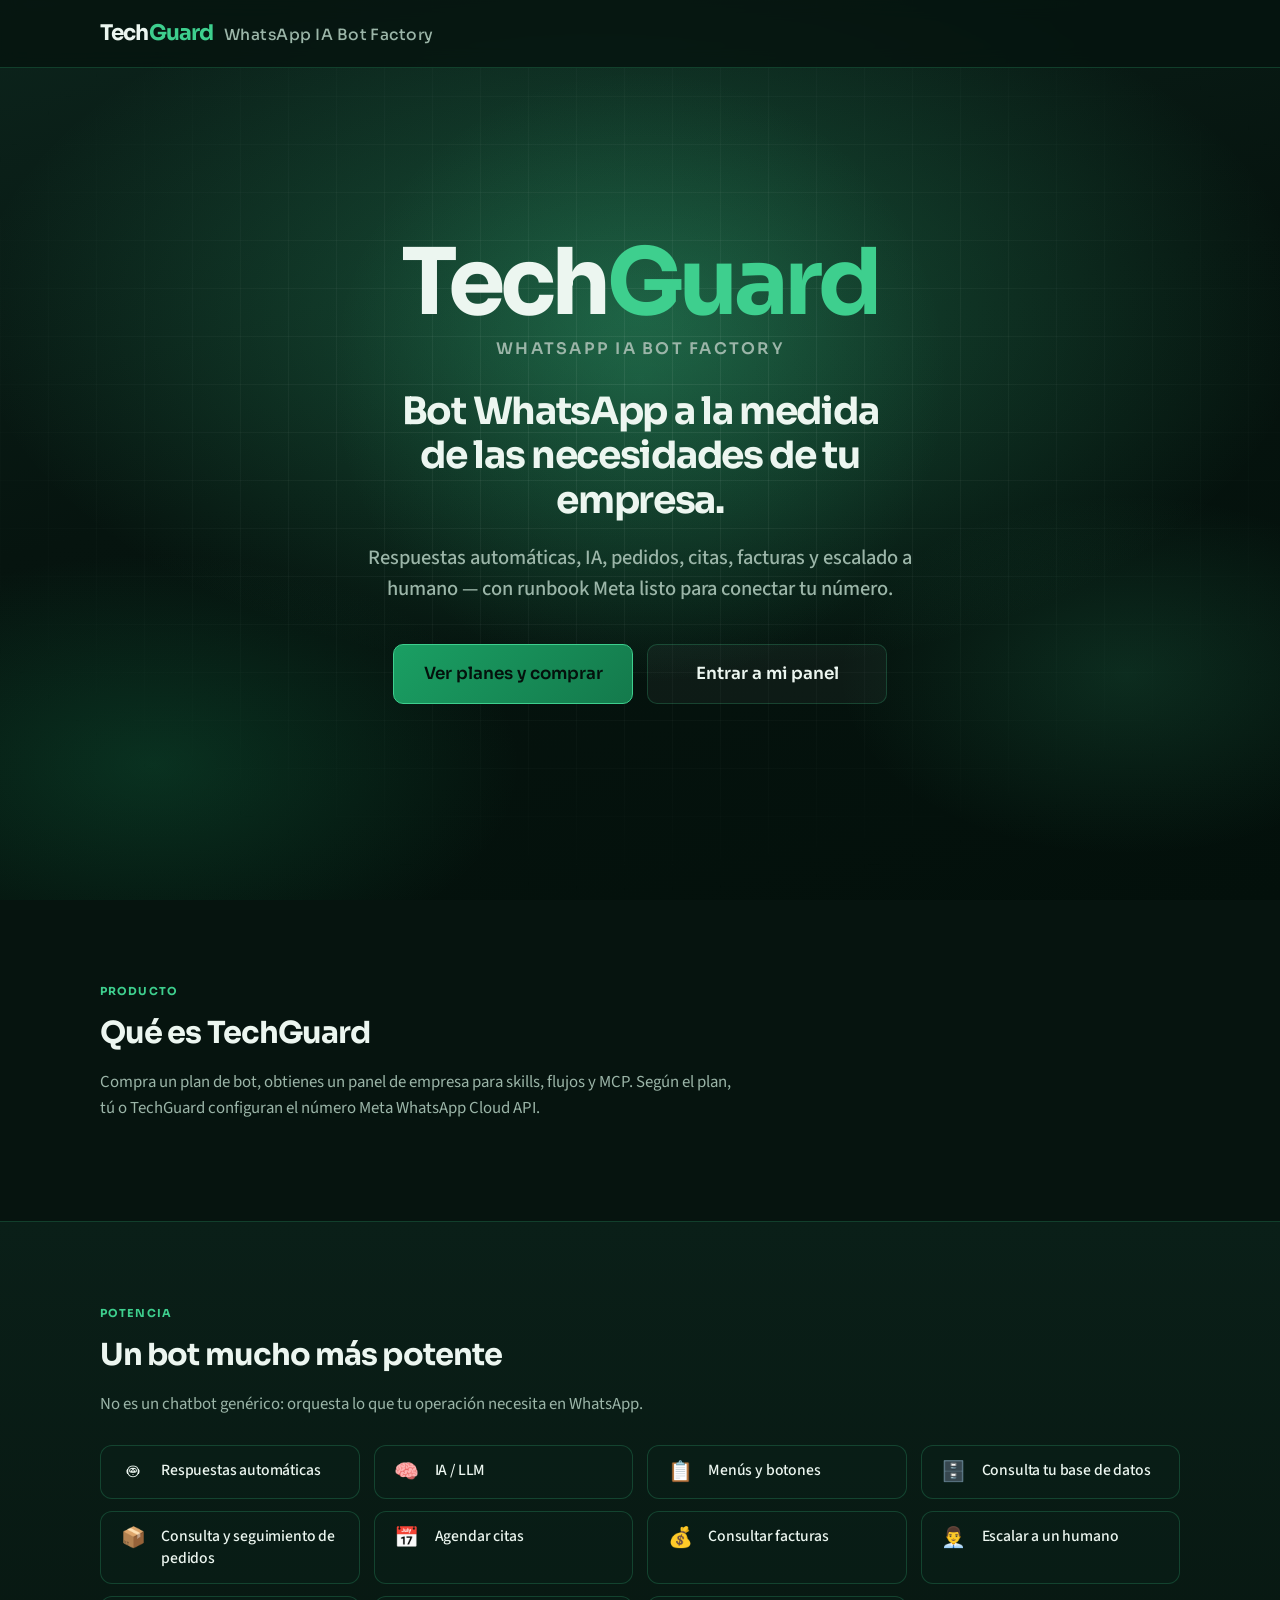
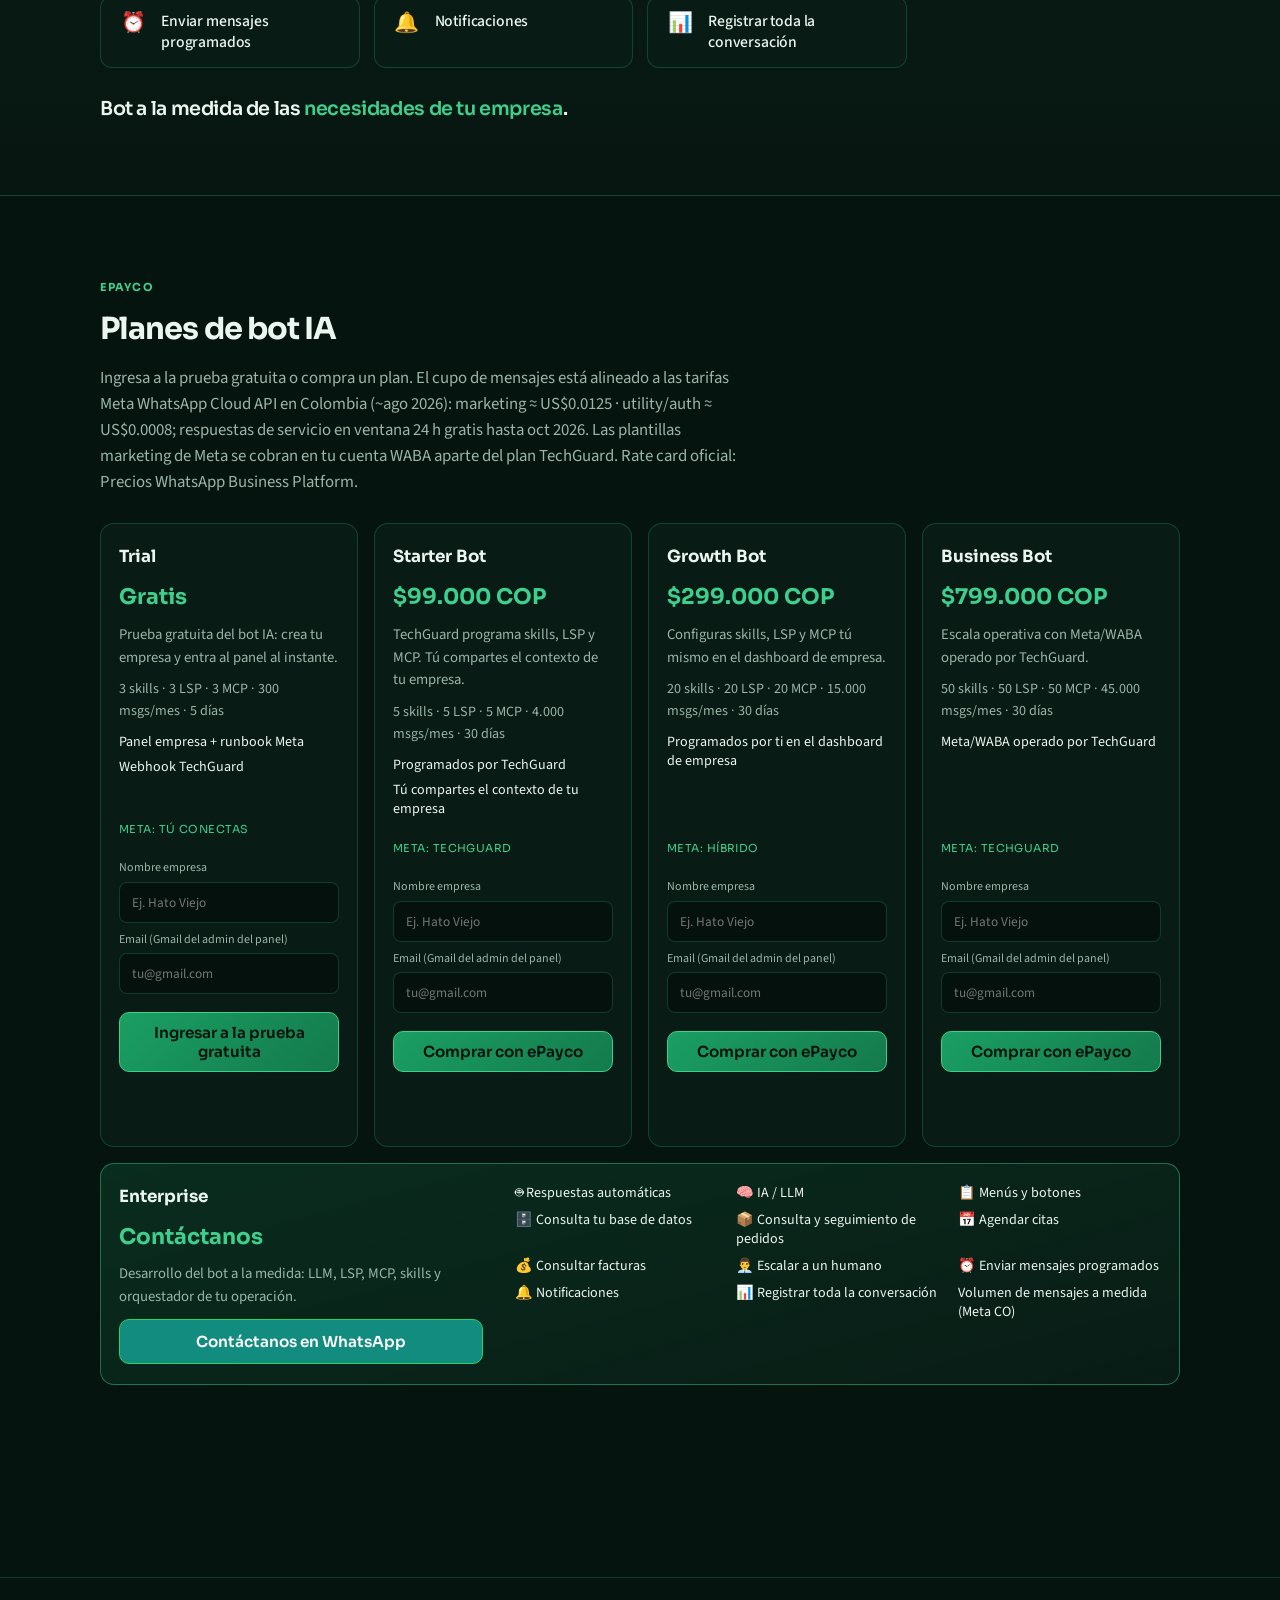
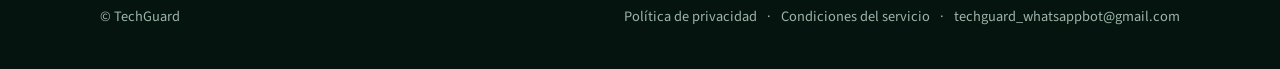
==== index.html @ 72648d79 "Remove WhatsApp connection and business context sections Removed detailed WhatsApp connection instru" ====
<!DOCTYPE html>
<html lang="es" prefix="og: http://ogp.me/ns#">
<head>
  <meta charset="UTF-8" />
  <meta name="viewport" content="width=device-width, initial-scale=1.0" />
  <title>TechGuard — WhatsApp IA Bot Factory</title>
  <meta name="description" content="Bot WhatsApp a la medida: respuestas automáticas, IA/LLM, menús, pedidos, citas, facturas, escalado a humano, notificaciones y registro de conversaciones." />
  <meta name="robots" content="index, follow, max-image-preview:large, max-snippet:-1" />
  <meta name="theme-color" content="#0a1f18" />
  <link rel="canonical" href="https://wbsckt3.github.io/techguard-whatsapp-bot-landing/" />
  <link rel="icon" href="assets/techguard-mark.svg" type="image/svg+xml" />

  <meta property="og:type" content="website" />
  <meta property="og:url" content="https://wbsckt3.github.io/techguard-whatsapp-bot-landing/" />
  <meta property="og:title" content="TechGuard — WhatsApp IA Bot Factory" />
  <meta property="og:description" content="Bot WhatsApp a la medida de tu empresa: IA, pedidos, citas, facturas, menús y escalado a humano." />
  <meta property="og:image" content="https://wbsckt3.github.io/techguard-whatsapp-bot-landing/assets/techguard-mark.svg" />
  <meta property="og:site_name" content="TechGuard" />
  <meta property="og:locale" content="es_ES" />

  <meta name="twitter:card" content="summary_large_image" />
  <meta name="twitter:title" content="TechGuard — WhatsApp IA Bot Factory" />
  <meta name="twitter:description" content="Bot WhatsApp a la medida: IA, pedidos, citas, facturas, menús y escalado a humano." />
  <meta name="twitter:image" content="https://wbsckt3.github.io/techguard-whatsapp-bot-landing/assets/techguard-mark.svg" />

  <link rel="preconnect" href="https://fonts.googleapis.com" />
  <link rel="preconnect" href="https://fonts.gstatic.com" crossorigin />
  <link href="https://fonts.googleapis.com/css2?family=Sora:wght@500;600;700&family=Source+Sans+3:wght@400;500;600&display=swap" rel="stylesheet" />

  <script type="application/ld+json">
  {
    "@context": "https://schema.org",
    "@type": "Organization",
    "name": "TechGuard",
    "url": "https://wbsckt3.github.io/techguard-whatsapp-bot-landing/",
    "logo": "https://wbsckt3.github.io/techguard-whatsapp-bot-landing/assets/techguard-mark.svg",
    "email": "techguard_whatsappbot@gmail.com"
  }
  </script>
  <script type="application/ld+json">
  {
    "@context": "https://schema.org",
    "@type": "SoftwareApplication",
    "name": "TechGuard WhatsApp IA Bot Factory",
    "applicationCategory": "BusinessApplication",
    "operatingSystem": "Web",
    "url": "https://wbsckt3.github.io/techguard-whatsapp-bot-landing/",
    "description": "Fábrica white-label para orquestar bots WhatsApp con IA: n empresas, Meta Cloud API, skills, flujos y RUNBOOK de deploy.",
    "offers": {
      "@type": "Offer",
      "price": "0",
      "priceCurrency": "COP"
    },
    "creator": {
      "@type": "Organization",
      "name": "TechGuard",
      "url": "https://wbsckt3.github.io/techguard-whatsapp-bot-landing/"
    }
  }
  </script>

  <style>
    :root {
      --bg0: #06140f;
      --bg1: #0a1f18;
      --ink: #ecf6f0;
      --muted: #9bb5a8;
      --leaf: #3ecf8e;
      --leaf-deep: #1a9f63;
      --line: rgba(62, 207, 142, 0.22);
      --header-h: 68px;
      --danger: #f87171;
    }
    *, *::before, *::after { box-sizing: border-box; }
    html { scroll-behavior: smooth; }
    body {
      margin: 0;
      color: var(--ink);
      font-family: "Source Sans 3", sans-serif;
      background: var(--bg0);
      line-height: 1.55;
      -webkit-font-smoothing: antialiased;
    }
    a { color: inherit; text-decoration: none; }
    .wrap { width: min(1080px, calc(100% - 32px)); margin-inline: auto; }

    .site-header {
      position: fixed; inset: 0 0 auto 0; z-index: 40; height: var(--header-h);
      background: rgba(6, 20, 15, 0.82);
      backdrop-filter: blur(10px);
      border-bottom: 1px solid var(--line);
    }
    .site-header__inner {
      height: 100%;
      display: flex; align-items: center; justify-content: space-between; gap: 16px;
    }
    .brand {
      font-family: Sora, sans-serif;
      font-weight: 700;
      font-size: clamp(1.05rem, 2.4vw, 1.35rem);
      letter-spacing: -0.04em;
      line-height: 1.15;
      display: inline-flex;
      align-items: baseline;
      flex-wrap: wrap;
      gap: 0.35em 0.5em;
      color: var(--ink);
      min-width: 0;
      max-width: 100%;
      flex: 1;
    }
    .brand__name { flex-shrink: 0; }
    .brand__name em {
      font-style: normal;
      color: var(--leaf);
    }
    .brand__product {
      font-size: 0.72em;
      font-weight: 500;
      letter-spacing: 0.03em;
      color: var(--muted);
      white-space: normal;
      overflow: visible;
      text-overflow: unset;
    }
    @media (max-width: 560px) {
      :root { --header-h: 76px; }
      .brand {
        flex-direction: column;
        align-items: flex-start;
        gap: 2px;
        line-height: 1.2;
      }
      .brand__product {
        font-size: 0.68em;
        letter-spacing: 0.02em;
        max-width: 100%;
      }
    }
    .btn {
      display: inline-flex; align-items: center; justify-content: center;
      padding: 10px 18px; border-radius: 10px; font-weight: 600; font-size: 0.95rem;
      border: 1px solid var(--line); background: transparent; color: var(--ink);
      font-family: Sora, sans-serif;
      cursor: pointer;
    }
    .btn--primary {
      background: linear-gradient(135deg, var(--leaf-deep), #147a4c);
      border-color: var(--leaf);
      color: #04110c;
    }
    .btn--lg { padding: 14px 24px; font-size: 1rem; }
    .btn:disabled { opacity: 0.55; cursor: not-allowed; }

    .hero {
      position: relative;
      min-height: 100svh;
      display: flex;
      align-items: center;
      justify-content: center;
      padding: calc(var(--header-h) + 32px) 0 56px;
      overflow: hidden;
    }
    .hero__bg {
      position: absolute; inset: 0;
      background:
        radial-gradient(ellipse 90% 70% at 50% 35%, rgba(62, 207, 142, 0.32), transparent 58%),
        radial-gradient(ellipse 55% 45% at 12% 85%, rgba(26, 159, 99, 0.22), transparent 52%),
        radial-gradient(ellipse 45% 40% at 88% 75%, rgba(62, 207, 142, 0.14), transparent 50%),
        linear-gradient(165deg, #0c241c 0%, #06140f 45%, #03100b 100%);
    }
    .hero__bg::before {
      content: "";
      position: absolute;
      width: min(72vw, 640px);
      height: min(72vw, 640px);
      left: 50%;
      top: 42%;
      transform: translate(-50%, -50%);
      border-radius: 50%;
      background: radial-gradient(circle, rgba(62, 207, 142, 0.18), transparent 68%);
      animation: heroGlow 7s ease-in-out infinite alternate;
      pointer-events: none;
    }
    .hero__bg::after {
      content: "";
      position: absolute; inset: 0;
      background-image:
        linear-gradient(rgba(236, 246, 240, 0.1) 1px, transparent 1px),
        linear-gradient(90deg, rgba(236, 246, 240, 0.1) 1px, transparent 1px);
      background-size: 48px 48px;
      mask-image: radial-gradient(ellipse 70% 65% at 50% 45%, rgba(0,0,0,0.75), transparent 85%);
      pointer-events: none;
    }
    @keyframes heroGlow {
      from { opacity: 0.65; transform: translate(-50%, -50%) scale(1); }
      to { opacity: 1; transform: translate(-50%, -52%) scale(1.08); }
    }
    .hero__content {
      position: relative;
      z-index: 1;
      width: min(920px, calc(100% - 32px));
      margin-inline: auto;
      text-align: center;
      display: flex;
      flex-direction: column;
      align-items: center;
      animation: heroRise 0.75s ease both;
    }
    @keyframes heroRise {
      from { opacity: 0; transform: translateY(22px); }
      to { opacity: 1; transform: none; }
    }
    .hero__brand-row {
      margin: 0 0 clamp(18px, 3.5vh, 28px);
      width: 100%;
    }
    .hero__brand {
      margin: 0;
      font-family: Sora, sans-serif;
      font-size: clamp(3rem, 11vw, 5.75rem);
      font-weight: 700;
      letter-spacing: -0.05em;
      line-height: 0.95;
      color: var(--ink);
    }
    .hero__brand em {
      font-style: normal;
      color: var(--leaf);
    }
    .hero__product {
      margin: 10px 0 0;
      font-family: Sora, sans-serif;
      font-size: clamp(0.78rem, 1.8vw, 1rem);
      font-weight: 600;
      letter-spacing: 0.14em;
      text-transform: uppercase;
      color: var(--muted);
    }
    .hero__title {
      margin: 0 0 clamp(14px, 2.5vh, 20px);
      font-family: Sora, sans-serif;
      font-size: clamp(1.45rem, 4.2vw, 2.35rem);
      font-weight: 700;
      letter-spacing: -0.035em;
      line-height: 1.18;
      color: var(--ink);
      max-width: 18ch;
    }
    .hero__lead {
      margin: 0 0 clamp(28px, 4.5vh, 40px);
      color: var(--muted);
      font-size: clamp(1.05rem, 2.2vw, 1.28rem);
      line-height: 1.5;
      font-weight: 500;
      max-width: 36rem;
    }
    .hero__ctas {
      display: flex;
      flex-wrap: wrap;
      gap: 14px;
      align-items: center;
      justify-content: center;
      width: 100%;
    }
    .hero__ctas .btn--lg {
      padding: 16px 28px;
      font-size: 1.05rem;
      min-width: min(240px, 100%);
    }
    .hero__ctas .btn--ghost {
      background: rgba(236, 246, 240, 0.04);
      border-color: var(--line);
      color: var(--ink);
      font-size: 1.05rem;
    }
    .hero__ctas .btn--ghost:hover {
      border-color: var(--leaf);
      color: var(--leaf);
    }
    @media (prefers-reduced-motion: reduce) {
      .hero__bg::before, .hero__content { animation: none; }
    }

    .section { padding: 72px 0; }
    .section--alt {
      background: linear-gradient(180deg, #0a1f18, #071610);
      border-block: 1px solid var(--line);
    }
    .section__tag {
      display: inline-block;
      margin-bottom: 10px;
      font-family: Sora, sans-serif;
      font-size: 11px;
      font-weight: 700;
      letter-spacing: 0.1em;
      text-transform: uppercase;
      color: var(--leaf);
    }
    .section__title {
      margin: 0 0 12px;
      font-family: Sora, sans-serif;
      font-size: clamp(1.45rem, 3vw, 1.9rem);
      letter-spacing: -0.03em;
    }
    .section__lead {
      margin: 0 0 28px;
      color: var(--muted);
      max-width: 40rem;
      font-size: 1.05rem;
    }

    .cap-grid {
      display: grid;
      grid-template-columns: repeat(auto-fill, minmax(240px, 1fr));
      gap: 12px 14px;
      margin: 0 0 28px;
      padding: 0;
      list-style: none;
    }
    .cap-grid li {
      display: flex;
      align-items: flex-start;
      gap: 12px;
      padding: 14px 16px;
      border: 1px solid var(--line);
      border-radius: 12px;
      background: rgba(10, 31, 24, 0.55);
      color: var(--ink);
      font-size: 0.98rem;
      line-height: 1.35;
    }
    .cap-grid__icon {
      flex-shrink: 0;
      font-size: 1.25rem;
      line-height: 1.2;
      width: 1.6em;
      text-align: center;
    }
    .cap-grid__label {
      font-weight: 500;
      letter-spacing: -0.01em;
    }
    .cap-closer {
      margin: 0;
      max-width: 36rem;
      font-family: Sora, sans-serif;
      font-size: clamp(1.05rem, 2.4vw, 1.2rem);
      font-weight: 600;
      letter-spacing: -0.02em;
      line-height: 1.4;
      color: var(--ink);
    }
    .cap-closer em {
      font-style: normal;
      color: var(--leaf);
    }

    .steps {
      display: grid;
      gap: 18px;
      counter-reset: step;
      margin: 0;
      padding: 0;
    }
    .steps li {
      list-style: none;
      position: relative;
      padding: 0 0 0 52px;
      color: var(--muted);
    }
    .steps li::before {
      counter-increment: step;
      content: counter(step);
      position: absolute; left: 0; top: 0;
      width: 36px; height: 36px;
      border-radius: 10px;
      display: grid; place-items: center;
      font-family: Sora, sans-serif;
      font-weight: 700;
      font-size: 0.9rem;
      color: #04110c;
      background: var(--leaf);
    }
    .steps strong { display: block; color: var(--ink); margin-bottom: 4px; font-family: Sora, sans-serif; }
    .steps a,
    #conectar .section__lead a {
      color: var(--leaf);
      text-decoration: underline;
      text-underline-offset: 2px;
    }
    .steps a:hover,
    #conectar .section__lead a:hover { opacity: 0.9; }

    .plans {
      display: grid;
      grid-template-columns: repeat(auto-fit, minmax(240px, 1fr));
      gap: 16px;
    }
    .plan {
      padding: 20px 18px;
      border: 1px solid var(--line);
      border-radius: 14px;
      background: rgba(10, 31, 24, 0.65);
      display: flex;
      flex-direction: column;
      gap: 10px;
    }
    .plan h3 {
      margin: 0;
      font-family: Sora, sans-serif;
      font-size: 1.05rem;
    }
    .plan .price {
      margin: 0;
      font-family: Sora, sans-serif;
      font-size: 1.35rem;
      color: var(--leaf);
      font-weight: 700;
    }
    .plan .desc { margin: 0; color: var(--muted); font-size: 0.92rem; }
    .plan .meta { margin: 0; color: var(--muted); font-size: 0.88rem; }
    .plan .features {
      margin: 0;
      padding: 0;
      list-style: none;
      display: flex;
      flex-direction: column;
      gap: 6px;
      flex: 1;
    }
    .plan .features li {
      color: var(--ink);
      font-size: 0.88rem;
      line-height: 1.35;
      padding-left: 0;
    }
    .plan .wa-tag {
      font-size: 11px;
      font-family: Sora, sans-serif;
      color: var(--leaf);
      letter-spacing: 0.04em;
      text-transform: uppercase;
    }
    .plan.plan--enterprise {
      grid-column: 1 / -1;
      display: grid;
      grid-template-columns: minmax(220px, 0.9fr) minmax(0, 1.6fr);
      gap: 20px 32px;
      align-items: start;
      border-color: rgba(62, 207, 142, 0.45);
      background: linear-gradient(165deg, rgba(26, 159, 99, 0.18), rgba(10, 31, 24, 0.75));
    }
    .plan.plan--enterprise .ent-intro {
      display: flex;
      flex-direction: column;
      gap: 10px;
    }
    .plan.plan--enterprise .features {
      display: grid;
      grid-template-columns: repeat(3, minmax(0, 1fr));
      gap: 8px 18px;
      flex: initial;
      align-content: start;
    }
    .plan .btn--wa {
      background: #128c7e;
      border-color: #25d366;
      color: #fff;
      text-align: center;
    }
    @media (max-width: 800px) {
      .plan.plan--enterprise {
        grid-template-columns: 1fr;
      }
      .plan.plan--enterprise .features {
        grid-template-columns: 1fr 1fr;
      }
    }
    @media (max-width: 520px) {
      .plan.plan--enterprise .features {
        grid-template-columns: 1fr;
      }
    }
    .plan label {
      display: block;
      font-size: 12px;
      color: var(--muted);
      margin-bottom: 4px;
    }
    .plan input {
      width: 100%;
      padding: 10px 12px;
      border-radius: 8px;
      border: 1px solid var(--line);
      background: #04110c;
      color: var(--ink);
      font-family: inherit;
      margin-bottom: 8px;
    }
    .plan-status {
      min-height: 1.2em;
      font-size: 0.85rem;
      color: var(--leaf);
    }
    .plan-status.is-error { color: var(--danger); }

    .pillars {
      display: grid;
      grid-template-columns: repeat(3, 1fr);
      gap: 20px;
    }
    @media (max-width: 800px) {
      .pillars { grid-template-columns: 1fr; }
    }
    .pillar h3 {
      margin: 0 0 8px;
      font-family: Sora, sans-serif;
      font-size: 1.05rem;
      color: var(--leaf);
    }
    .pillar p { margin: 0; color: var(--muted); }

    .site-footer {
      padding: 28px 0 40px;
      border-top: 1px solid var(--line);
      color: var(--muted);
      font-size: 0.9rem;
    }
    .site-footer__inner {
      display: flex; flex-wrap: wrap; justify-content: space-between; gap: 12px;
    }
    .site-footer a:hover { color: var(--leaf); }
    .site-footer__links { display: inline-flex; flex-wrap: wrap; align-items: center; gap: 10px; }
    #epayco-checkout-host {
      margin: 24px auto 48px;
      width: min(1080px, calc(100% - 32px));
      min-height: 48px;
    }
  </style>
</head>
<body>
  <header class="site-header">
    <div class="wrap site-header__inner">
      <a class="brand" href="#top">
        <span class="brand__name">Tech<em>Guard</em></span>
        <span class="brand__product">WhatsApp IA Bot Factory</span>
      </a>
    </div>
  </header>

  <main id="top">
    <section class="hero">
      <div class="hero__bg" aria-hidden="true"></div>
      <div class="wrap hero__content">
        <div class="hero__brand-row">
          <p class="hero__brand">Tech<em>Guard</em></p>
          <p class="hero__product">WhatsApp IA Bot Factory</p>
        </div>
        <h1 class="hero__title">Bot WhatsApp a la medida de las necesidades de tu empresa.</h1>
        <p class="hero__lead">
          Respuestas automáticas, IA, pedidos, citas, facturas y escalado a humano — con runbook Meta listo para conectar tu número.
        </p>
        <div class="hero__ctas">
          <a class="btn btn--primary btn--lg" href="#planes">Ver planes y comprar</a>
          <a
            class="btn btn--lg btn--ghost"
            href="https://www.refactorii.com/p2l-tenant/login/techguard-whatsapp-bot?redirect=/techguard-whatsapp-bot/mi-panel"
          >Entrar a mi panel</a>
        </div>
      </div>
    </section>

    <section class="section" id="que-es">
      <div class="wrap">
        <p class="section__tag">Producto</p>
        <h2 class="section__title">Qué es TechGuard</h2>
        <p class="section__lead">
          Compra un plan de bot, obtienes un panel de empresa para skills, flujos y MCP.
          Según el plan, tú o TechGuard configuran el número Meta WhatsApp Cloud API.
        </p>
      </div>
    </section>

    <section class="section section--alt" id="capacidades">
      <div class="wrap">
        <p class="section__tag">Potencia</p>
        <h2 class="section__title">Un bot mucho más potente</h2>
        <p class="section__lead">
          No es un chatbot genérico: orquesta lo que tu operación necesita en WhatsApp.
        </p>
        <ul class="cap-grid">
          <li>
            <span class="cap-grid__icon" aria-hidden="true">🤖</span>
            <span class="cap-grid__label">Respuestas automáticas</span>
          </li>
          <li>
            <span class="cap-grid__icon" aria-hidden="true">🧠</span>
            <span class="cap-grid__label">IA / LLM</span>
          </li>
          <li>
            <span class="cap-grid__icon" aria-hidden="true">📋</span>
            <span class="cap-grid__label">Menús y botones</span>
          </li>
          <li>
            <span class="cap-grid__icon" aria-hidden="true">🗄️</span>
            <span class="cap-grid__label">Consulta tu base de datos</span>
          </li>
          <li>
            <span class="cap-grid__icon" aria-hidden="true">📦</span>
            <span class="cap-grid__label">Consulta y seguimiento de pedidos</span>
          </li>
          <li>
            <span class="cap-grid__icon" aria-hidden="true">📅</span>
            <span class="cap-grid__label">Agendar citas</span>
          </li>
          <li>
            <span class="cap-grid__icon" aria-hidden="true">💰</span>
            <span class="cap-grid__label">Consultar facturas</span>
          </li>
          <li>
            <span class="cap-grid__icon" aria-hidden="true">👨‍💼</span>
            <span class="cap-grid__label">Escalar a un humano</span>
          </li>
          <li>
            <span class="cap-grid__icon" aria-hidden="true">⏰</span>
            <span class="cap-grid__label">Enviar mensajes programados</span>
          </li>
          <li>
            <span class="cap-grid__icon" aria-hidden="true">🔔</span>
            <span class="cap-grid__label">Notificaciones</span>
          </li>
          <li>
            <span class="cap-grid__icon" aria-hidden="true">📊</span>
            <span class="cap-grid__label">Registrar toda la conversación</span>
          </li>
        </ul>
        <p class="cap-closer">
          Bot a la medida de las <em>necesidades de tu empresa</em>.
        </p>
      </div>
    </section>

    <section class="section" id="planes">
      <div class="wrap">
        <p class="section__tag">ePayco</p>
        <h2 class="section__title">Planes de bot IA</h2>
        <p class="section__lead">
          Ingresa a la prueba gratuita o compra un plan. El cupo de mensajes está alineado a las tarifas
          Meta WhatsApp Cloud API en Colombia (~ago 2026): marketing ≈ US$0.0125 · utility/auth ≈ US$0.0008;
          respuestas de servicio en ventana 24&nbsp;h gratis hasta oct&nbsp;2026. Las plantillas marketing
          de Meta se cobran en tu cuenta WABA aparte del plan TechGuard.
          Rate card oficial:
          <a href="https://developers.facebook.com/docs/whatsapp/pricing" target="_blank" rel="noopener">Precios WhatsApp Business Platform</a>.
        </p>
        <div class="plans" id="plans-root" aria-live="polite">
          <p class="section__lead">Cargando planes…</p>
        </div>
        <div id="epayco-checkout-host" aria-live="polite"></div>
      </div>
    </section>

  </main>

  <footer class="site-footer">
    <div class="wrap site-footer__inner">
      <span>© TechGuard</span>
      <span class="site-footer__links">
        <a href="privacidad.html">Política de privacidad</a>
        <span aria-hidden="true">·</span>
        <a href="terminos.html">Condiciones del servicio</a>
        <span aria-hidden="true">·</span>
        <a href="mailto:techguard_whatsappbot@gmail.com">techguard_whatsappbot@gmail.com</a>
      </span>
    </div>
  </footer>

  <script>
(function () {
  // En producción Nginx proxea /p2l-tenant/api/* → Node. /api/* en raíz da 404 sin CORS → NetworkError en fetch.
  var API = 'https://www.refactorii.com/p2l-tenant/api/p2l-techguard-whatsapp-bot';
  var FALLBACK_PLANS = [
    {
      id: 0, name: 'Trial', priceCop: 0, messagesPerMonth: 300,
      maxSkills: 3, maxLsp: 3, maxMcp: 3, days: 5, waOwnership: 'customer', contactOnly: false,
      description: 'Prueba gratuita del bot IA: crea tu empresa y entra al panel al instante.',
      features: ['Panel empresa + runbook Meta', 'Webhook TechGuard'],
      public: true
    },
    {
      id: 1, name: 'Starter Bot', priceCop: 99000, messagesPerMonth: 4000,
      maxSkills: 5, maxLsp: 5, maxMcp: 5, days: 30, waOwnership: 'techguard', contactOnly: false,
      description: 'TechGuard programa skills, LSP y MCP. Tú compartes el contexto de tu empresa.',
      features: ['Programados por TechGuard', 'Tú compartes el contexto de tu empresa'],
      public: true
    },
    {
      id: 2, name: 'Growth Bot', priceCop: 299000, messagesPerMonth: 15000,
      maxSkills: 20, maxLsp: 20, maxMcp: 20, days: 30, waOwnership: 'hybrid', contactOnly: false,
      description: 'Configuras skills, LSP y MCP tú mismo en el dashboard de empresa.',
      features: ['Programados por ti en el dashboard de empresa'],
      public: true
    },
    {
      id: 3, name: 'Business Bot', priceCop: 799000, messagesPerMonth: 45000,
      maxSkills: 50, maxLsp: 50, maxMcp: 50, days: 30, waOwnership: 'techguard', contactOnly: false,
      description: 'Escala operativa con Meta/WABA operado por TechGuard.',
      features: ['Meta/WABA operado por TechGuard'],
      public: true
    },
    {
      id: 4, name: 'Enterprise', priceCop: 0, messagesPerMonth: 0,
      maxSkills: 0, maxLsp: 0, maxMcp: 0, days: 30, waOwnership: 'techguard', contactOnly: true,
      whatsappUrl: 'https://wa.me/573000000000?text=' + encodeURIComponent('Hola TechGuard, quiero el plan Enterprise — bot WhatsApp a la medida'),
      description: 'Desarrollo del bot a la medida: LLM, LSP, MCP, skills y orquestador de tu operación.',
      features: [
        '🤖 Respuestas automáticas',
        '🧠 IA / LLM',
        '📋 Menús y botones',
        '🗄️ Consulta tu base de datos',
        '📦 Consulta y seguimiento de pedidos',
        '📅 Agendar citas',
        '💰 Consultar facturas',
        '👨‍💼 Escalar a un humano',
        '⏰ Enviar mensajes programados',
        '🔔 Notificaciones',
        '📊 Registrar toda la conversación',
        'Volumen de mensajes a medida (Meta CO)'
      ],
      public: true
    }
  ];

  function esc(s) {
    return String(s == null ? '' : s)
      .replace(/&/g, '&amp;')
      .replace(/</g, '&lt;')
      .replace(/>/g, '&gt;')
      .replace(/"/g, '&quot;');
  }

  function formatPrice(p) {
    if (p && p.contactOnly) return 'Contáctanos';
    var n = Number(p && p.priceCop != null ? p.priceCop : p) || 0;
    if (n === 0) return 'Gratis';
    return '$' + n.toLocaleString('es-CO') + ' COP';
  }

  function waLabel(w) {
    if (w === 'techguard') return 'Meta: TechGuard';
    if (w === 'hybrid') return 'Meta: híbrido';
    return 'Meta: tú conectas';
  }

  /** Quita bullets que repiten lo ya dicho en desc/meta (skills/LSP/MCP/msgs). */
  function cleanFeatures(p) {
    var desc = String(p.description || '').toLowerCase();
    var list = Array.isArray(p.features) ? p.features.slice() : [];
    if (!list.length && !p.contactOnly) {
      return [];
    }
    var seen = {};
    return list.filter(function (f) {
      var raw = String(f).trim();
      var k = raw.toLowerCase();
      if (!k || seen[k]) return false;
      seen[k] = true;
      // "20 skills" / "20 LSP" / "20 MCP"
      if (/^\d+([.\s]\d+)?\s*(skills?|lsp|mcp)\b/i.test(raw)) return false;
      // "15.000 mensajes/mes..."
      if (/mensajes?/i.test(raw) && /mes|cupo|d[ií]as/i.test(raw)) return false;
      // "3 skills de bot IA" style already covered by counts in meta
      if (/^\d+.*\b(skills?|lsp|mcp)\b/i.test(raw) && raw.length < 40) return false;
      // "LLM · LSP · MCP · skills" si la desc ya habla de eso
      if (/llm/i.test(raw) && /lsp/i.test(raw) && /mcp/i.test(raw) && /skill/i.test(desc)) return false;
      if (/desarrollo del bot a la medida/i.test(raw) && /a la medida/i.test(desc)) return false;
      if (/orquestador de tu operaci[oó]n/i.test(raw) && /orquestador/i.test(desc)) return false;
      return true;
    });
  }

  function featuresHtml(p) {
    var list = cleanFeatures(p);
    if (!list.length) return '';
    return '<ul class="features">' + list.map(function (f) {
      return '<li>' + esc(f) + '</li>';
    }).join('') + '</ul>';
  }

  function renderPlans(plans) {
    var root = document.getElementById('plans-root');
    if (!root) return;
    root.innerHTML = plans.map(function (p) {
      var id = p.id;
      var contactOnly = !!p.contactOnly;
      var isFree = !contactOnly && Number(p.priceCop) === 0;
      var metaBits = [];
      if (!contactOnly) {
        if (p.maxSkills) metaBits.push(p.maxSkills + ' skills');
        if (p.maxLsp) metaBits.push(p.maxLsp + ' LSP');
        if (p.maxMcp) metaBits.push(p.maxMcp + ' MCP');
        if (p.messagesPerMonth) metaBits.push(Number(p.messagesPerMonth).toLocaleString('es-CO') + ' msgs/mes');
        if (p.days) metaBits.push(p.days + ' días');
      }
      var feats = featuresHtml(p);
      var ctaBlock;
      if (contactOnly) {
        var wa = p.whatsappUrl || FALLBACK_PLANS[4].whatsappUrl;
        ctaBlock =
          '<a class="btn btn--primary btn--wa" href="' + esc(wa) + '" target="_blank" rel="noopener">' +
          'Contáctanos en WhatsApp</a>';
        return (
          '<article class="plan plan--enterprise" data-plan-id="' + esc(id) + '">' +
            '<div class="ent-intro">' +
              '<h3>' + esc(p.name) + '</h3>' +
              '<p class="price">' + esc(formatPrice(p)) + '</p>' +
              '<p class="desc">' + esc(p.description || '') + '</p>' +
              ctaBlock +
            '</div>' +
            feats +
          '</article>'
        );
      }
      var cta = isFree ? 'Ingresar a la prueba gratuita' : 'Comprar con ePayco';
      ctaBlock =
        '<div>' +
          '<label>Nombre empresa</label>' +
          '<input type="text" class="js-company" placeholder="Ej. Hato Viejo" autocomplete="organization" />' +
          '<label>Email (Gmail del admin del panel)</label>' +
          '<input type="email" class="js-email" placeholder="tu@gmail.com" autocomplete="email" />' +
        '</div>' +
        '<button type="button" class="btn btn--primary js-buy" data-plan-id="' + esc(id) + '">' + esc(cta) + '</button>' +
        '<p class="plan-status js-status" role="status"></p>';
      return (
        '<article class="plan" data-plan-id="' + esc(id) + '">' +
          '<h3>' + esc(p.name) + '</h3>' +
          '<p class="price">' + esc(formatPrice(p)) + '</p>' +
          '<p class="desc">' + esc(p.description || '') + '</p>' +
          (metaBits.length ? '<p class="meta">' + esc(metaBits.join(' · ')) + '</p>' : '') +
          feats +
          '<p class="wa-tag">' + esc(waLabel(p.waOwnership)) + '</p>' +
          ctaBlock +
        '</article>'
      );
    }).join('');

    root.querySelectorAll('.js-buy').forEach(function (btn) {
      btn.addEventListener('click', function () {
        var card = btn.closest('.plan');
        var planId = Number(btn.getAttribute('data-plan-id'));
        var companyName = (card.querySelector('.js-company') || {}).value || '';
        var buyerEmail = (card.querySelector('.js-email') || {}).value || '';
        var statusEl = card.querySelector('.js-status');
        buyPlan(planId, companyName.trim(), buyerEmail.trim(), btn, statusEl, plans);
      });
    });
  }

  function goToCompanyLogin(loginUrl, panelUrl, companyId) {
    var url =
      loginUrl ||
      ('https://www.refactorii.com/p2l-tenant/login/techguard-whatsapp-bot?redirect=' +
        encodeURIComponent(
          panelUrl
            ? panelUrl.replace('https://www.refactorii.com/p2l-tenant', '')
            : '/techguard-whatsapp-bot/company/' + companyId
        ));
    window.location.href = url;
  }

  function setStatus(el, msg, isError) {
    if (!el) return;
    el.textContent = msg || '';
    el.classList.toggle('is-error', !!isError);
  }

  function injectEpaycoForm(attrs) {
    var host = document.getElementById('epayco-checkout-host');
    host.innerHTML = '';
    var form = document.createElement('form');
    var s = document.createElement('script');
    s.src = 'https://checkout.epayco.co/checkout.js';
    Object.keys(attrs || {}).forEach(function (k) {
      var v = attrs[k];
      if (v == null) return;
      if (k === 'class') {
        s.className = String(v);
        return;
      }
      s.setAttribute(k, String(v));
    });
    if (!s.className) s.className = 'epayco-button';
    form.appendChild(s);
    host.appendChild(form);
    try {
      host.scrollIntoView({ behavior: 'smooth', block: 'nearest' });
    } catch (_) {}
  }

  async function buyPlan(planId, companyName, buyerEmail, btn, statusEl, plans) {
    var plan = (plans || []).find(function (p) { return Number(p.id) === Number(planId); });
    if (plan && plan.contactOnly) {
      var wa = plan.whatsappUrl || (FALLBACK_PLANS[4] && FALLBACK_PLANS[4].whatsappUrl);
      if (wa) window.open(wa, '_blank', 'noopener');
      return;
    }
    if (!companyName || !buyerEmail) {
      setStatus(statusEl, 'Indica nombre de empresa y email (Gmail del panel).', true);
      return;
    }
    btn.disabled = true;
    setStatus(statusEl, 'Preparando…', false);
    try {
      var price = plan ? Number(plan.priceCop) || 0 : -1;

      if (price === 0) {
        setStatus(statusEl, 'Creando tu empresa de prueba…', false);
        var freeRes = await fetch(API + '/public/checkout-free', {
          method: 'POST',
          headers: { 'Content-Type': 'application/json' },
          body: JSON.stringify({ planId: planId, buyerEmail: buyerEmail, companyName: companyName })
        });
        var freeData = await freeRes.json().catch(function () { return {}; });
        if (!freeRes.ok) throw new Error(freeData.message || freeData.error || 'Error al crear la prueba');
        var co = freeData.company || {};
        setStatus(
          statusEl,
          (freeData.reused ? 'Ya tenías una prueba. ' : 'Empresa creada. ') +
            'Entrando al panel… Usa el mismo Gmail (' + buyerEmail + ') en Google.',
          false
        );
        try {
          if (freeData.companyKey) {
            sessionStorage.setItem('tg_wa_company_key_' + co.id, freeData.companyKey);
          }
        } catch (_) {}
        setTimeout(function () {
          goToCompanyLogin(freeData.loginUrl, freeData.panelUrl, co.id);
        }, 900);
        return;
      }

      setStatus(statusEl, 'Preparando checkout ePayco…', false);
      var cfgRes = await fetch(API + '/public/checkout-config', {
        method: 'POST',
        headers: { 'Content-Type': 'application/json' },
        body: JSON.stringify({ planId: planId, buyerEmail: buyerEmail, companyName: companyName })
      });
      var cfg = await cfgRes.json().catch(function () { return {}; });
      if (!cfgRes.ok) throw new Error(cfg.message || cfg.error || 'Error checkout-config');

      if (cfg.free) {
        var free2 = await fetch(API + '/public/checkout-free', {
          method: 'POST',
          headers: { 'Content-Type': 'application/json' },
          body: JSON.stringify({ planId: planId, buyerEmail: buyerEmail, companyName: companyName })
        });
        var free2Data = await free2.json().catch(function () { return {}; });
        if (!free2.ok) throw new Error(free2Data.message || 'Error checkout gratis');
        setStatus(statusEl, 'Empresa de prueba lista. Entrando al panel…', false);
        setTimeout(function () {
          goToCompanyLogin(free2Data.loginUrl, free2Data.panelUrl, (free2Data.company || {}).id);
        }, 900);
        return;
      }

      if (!cfg.epaycoButtonAttributes) throw new Error('Sin atributos ePayco');
      setStatus(statusEl, 'Abriendo ePayco…', false);
      injectEpaycoForm(cfg.epaycoButtonAttributes);
    } catch (e) {
      setStatus(statusEl, e.message || String(e), true);
    } finally {
      btn.disabled = false;
    }
  }

  async function loadPlans() {
    try {
      var res = await fetch(API + '/public/plans', { headers: { Accept: 'application/json' } });
      var data = await res.json().catch(function () { return {}; });
      if (!res.ok || !Array.isArray(data.plans) || !data.plans.length) throw new Error('fallback');
      renderPlans(data.plans);
    } catch (_) {
      renderPlans(FALLBACK_PLANS);
    }
  }

  loadPlans();
})();
  </script>
</body>
</html>
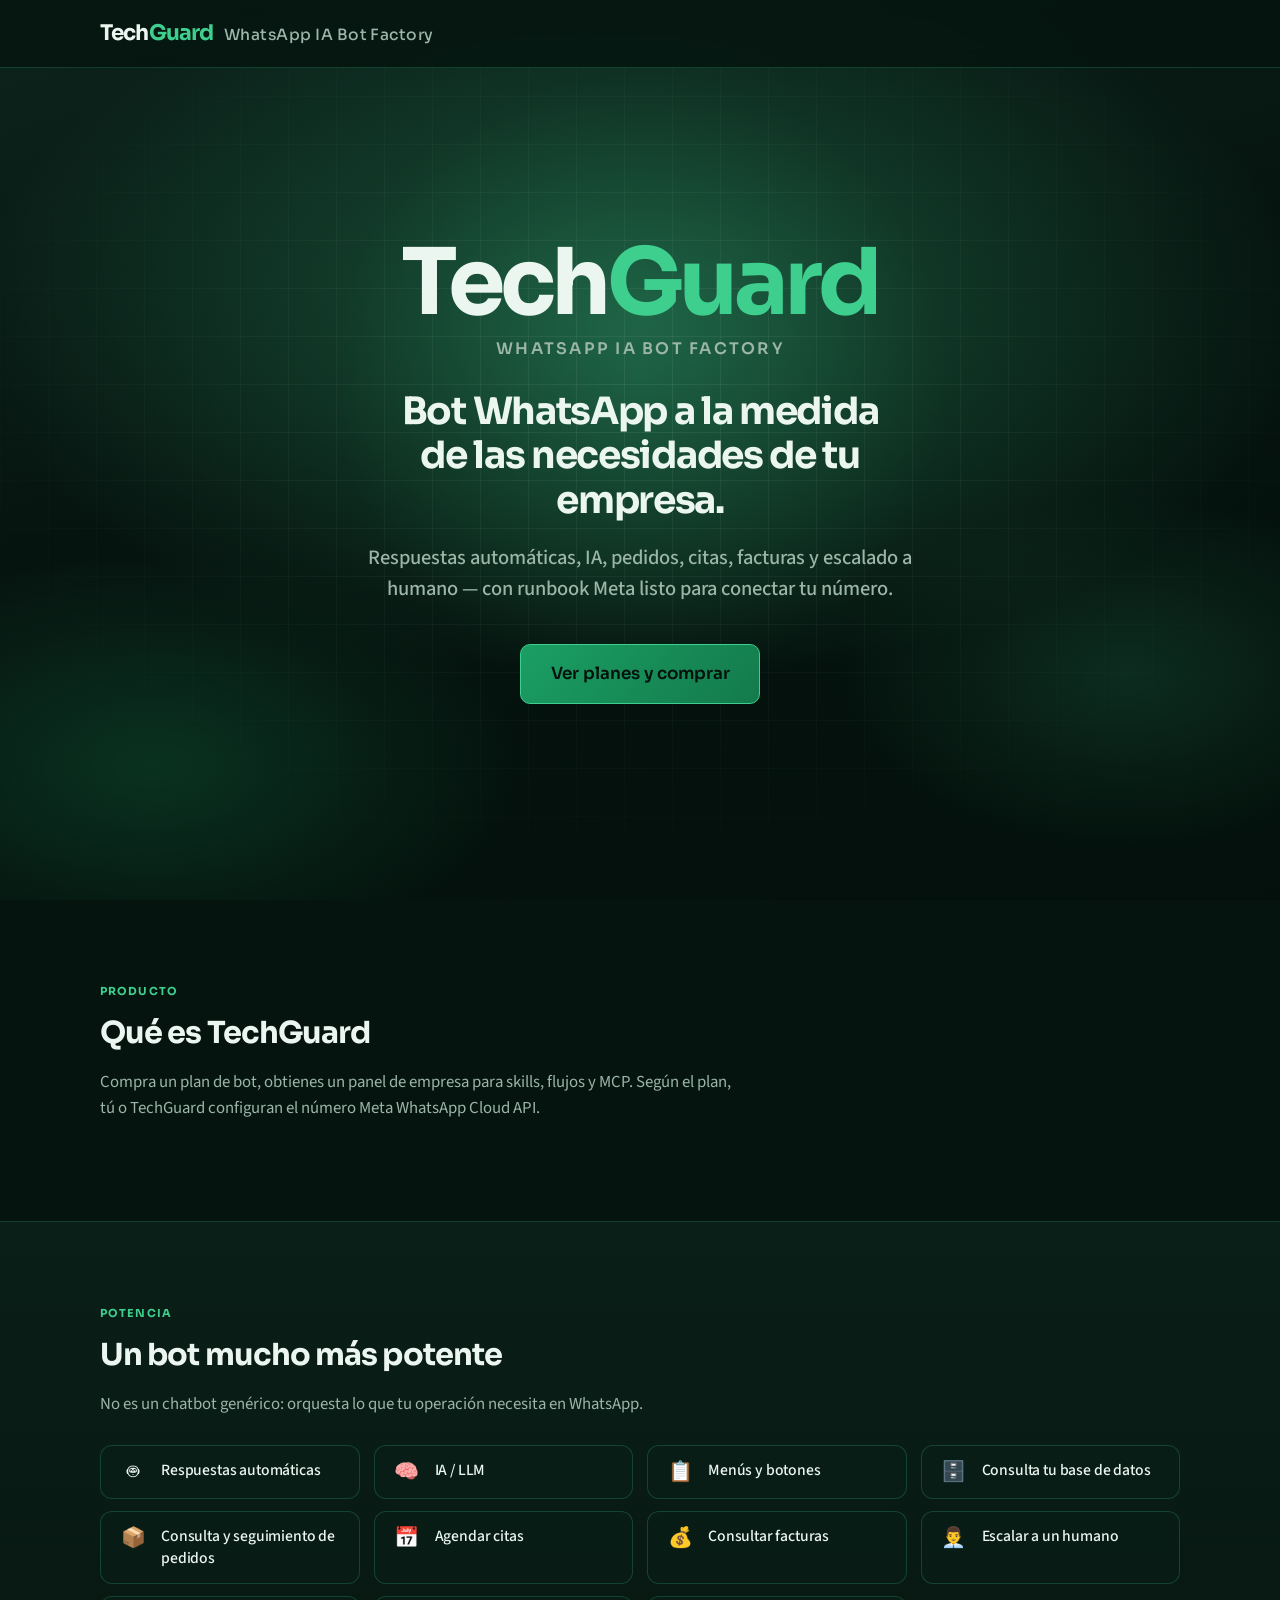
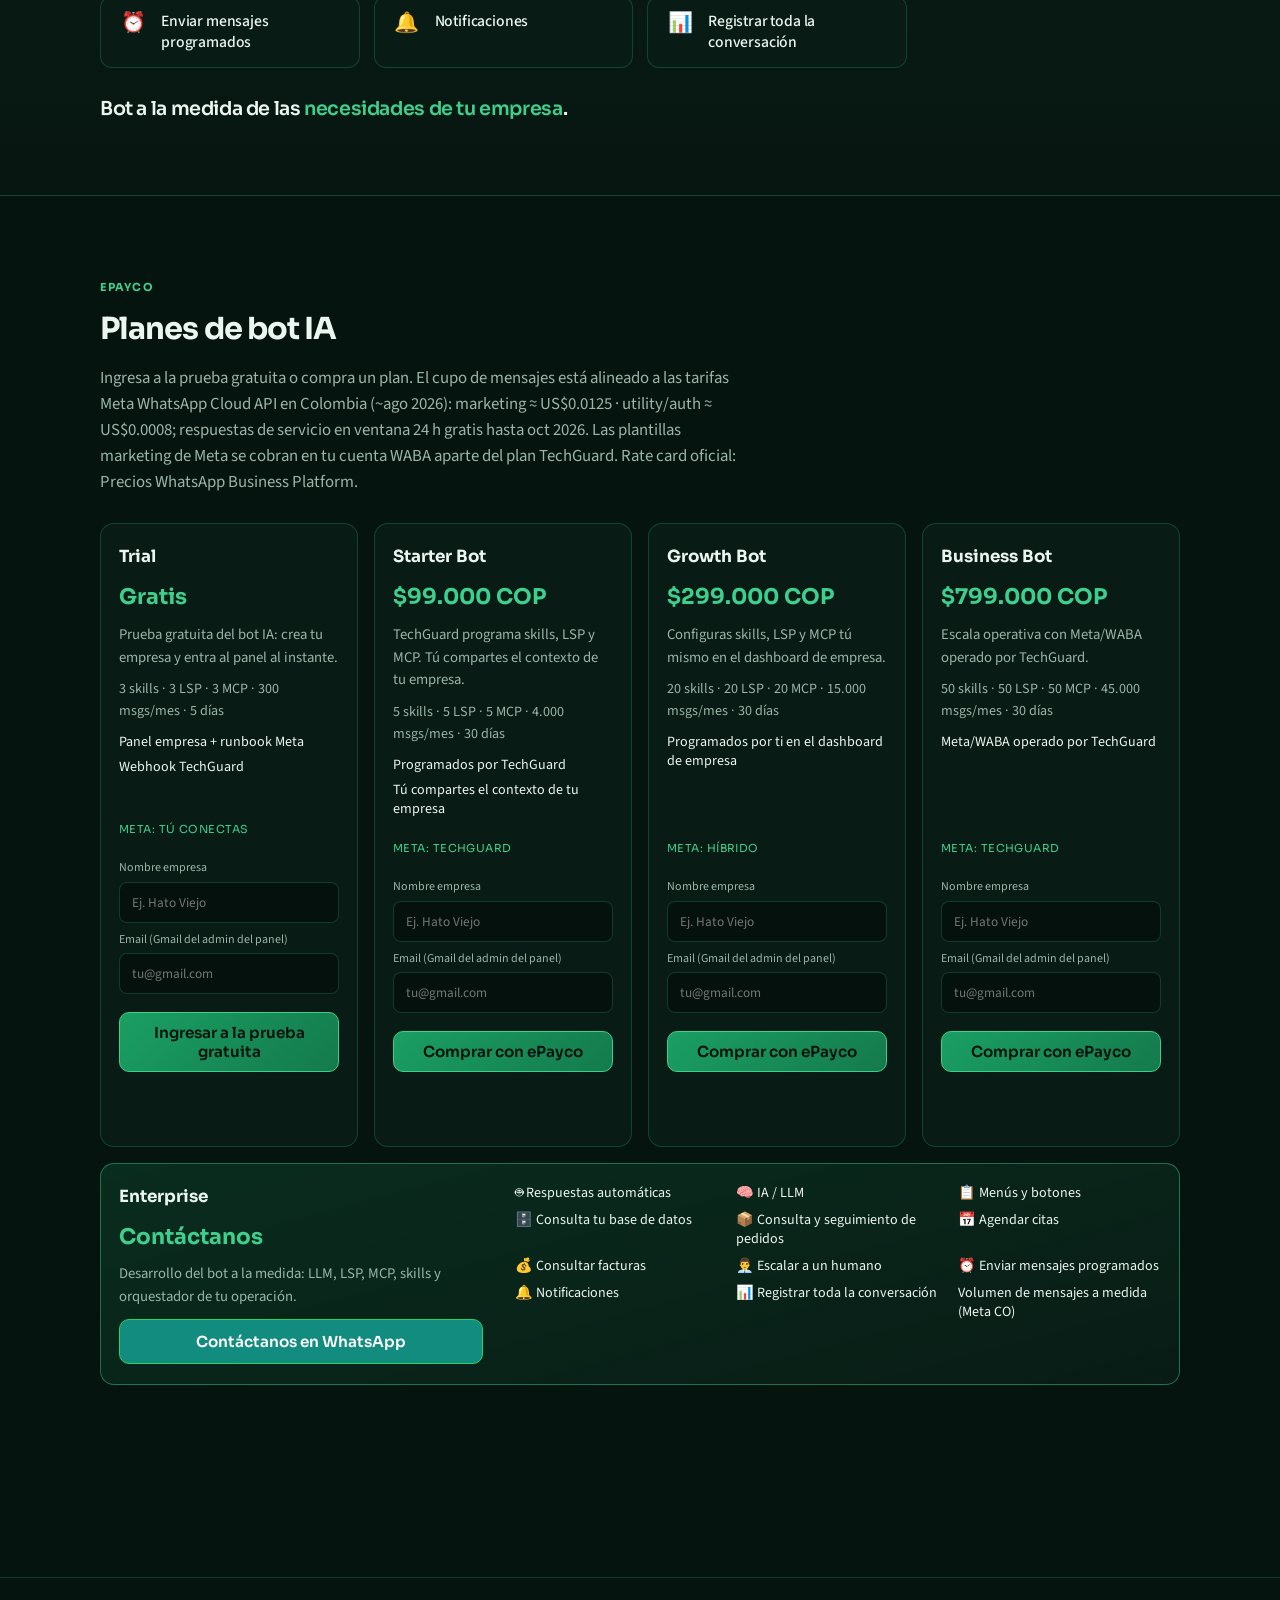
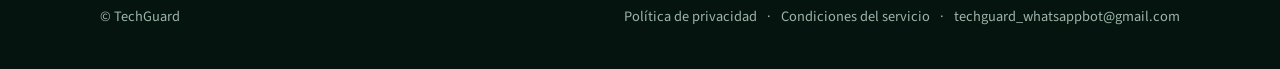
==== commit 1db89205: "Update index.html" ====
--- a/index.html
+++ b/index.html
@@ -563,10 +563,6 @@
         </p>
         <div class="hero__ctas">
           <a class="btn btn--primary btn--lg" href="#planes">Ver planes y comprar</a>
-          <a
-            class="btn btn--lg btn--ghost"
-            href="https://www.refactorii.com/p2l-tenant/login/techguard-whatsapp-bot?redirect=/techguard-whatsapp-bot/mi-panel"
-          >Entrar a mi panel</a>
         </div>
       </div>
     </section>
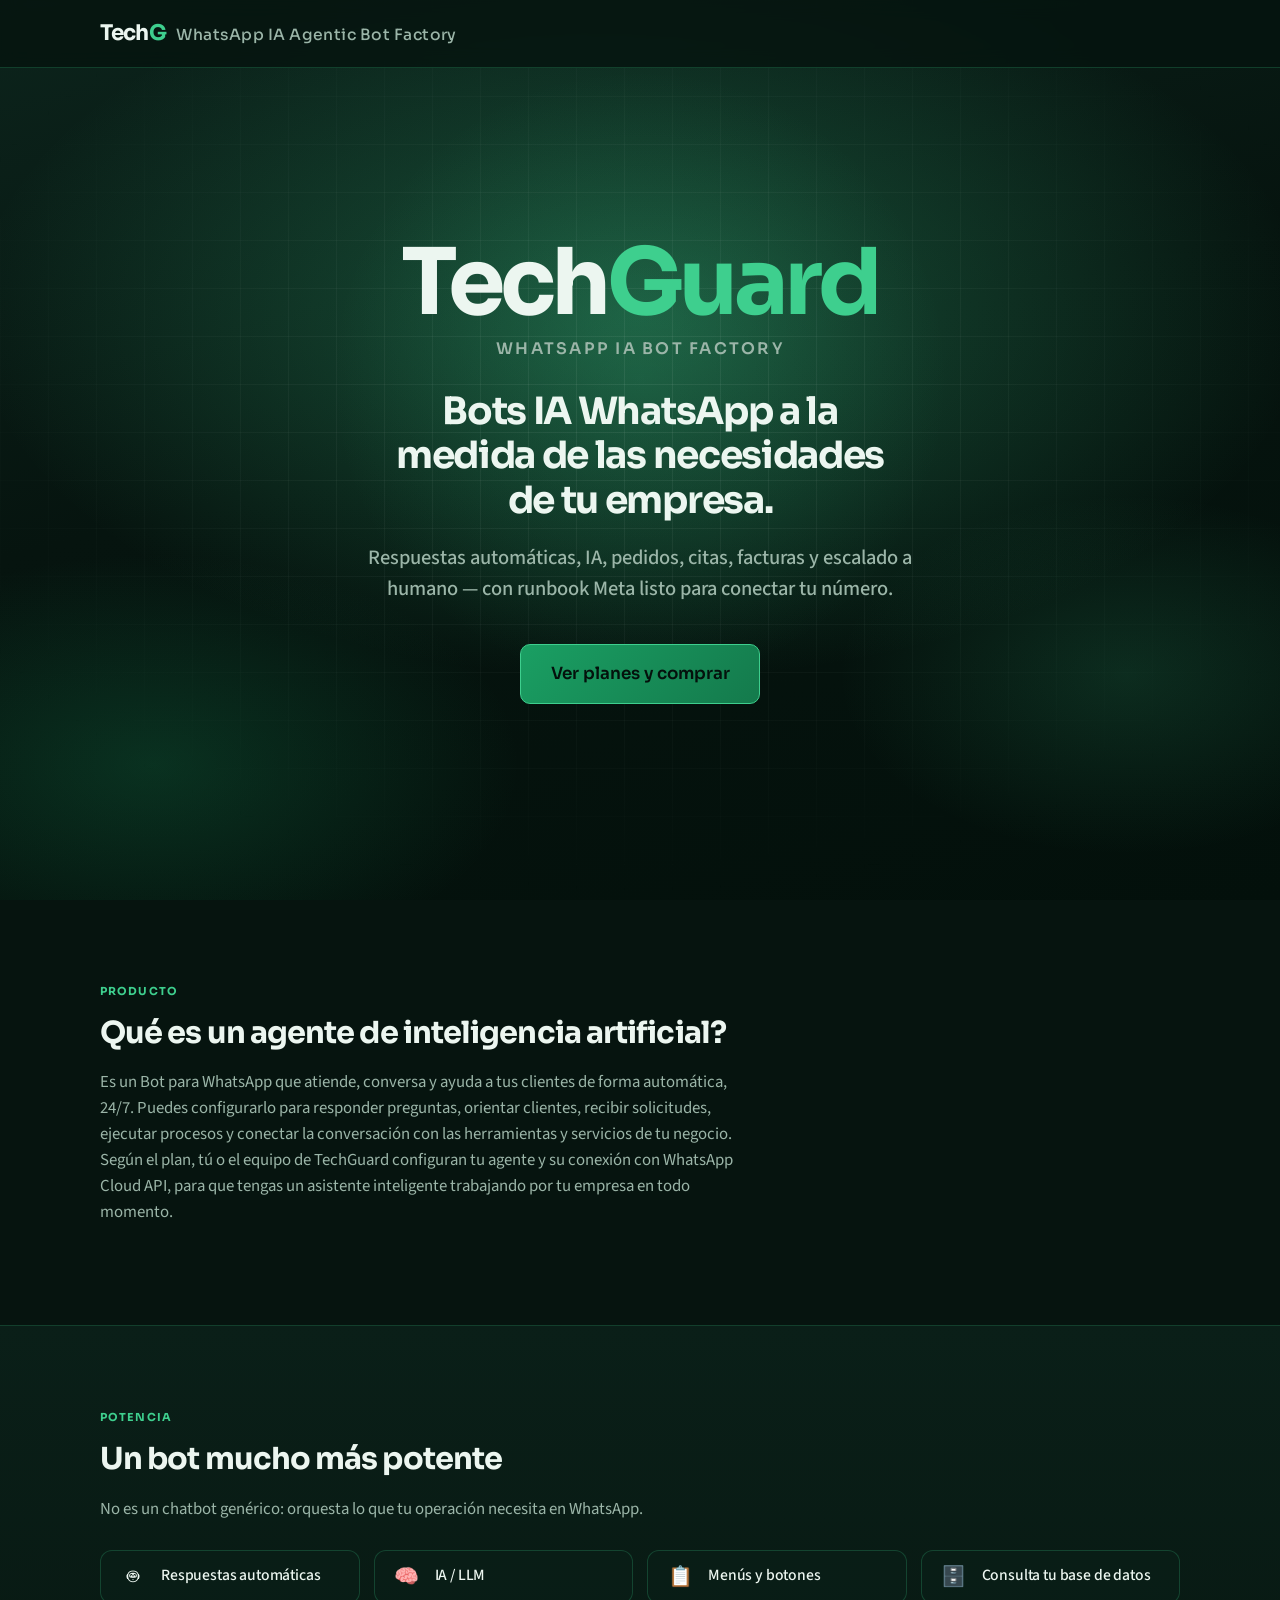
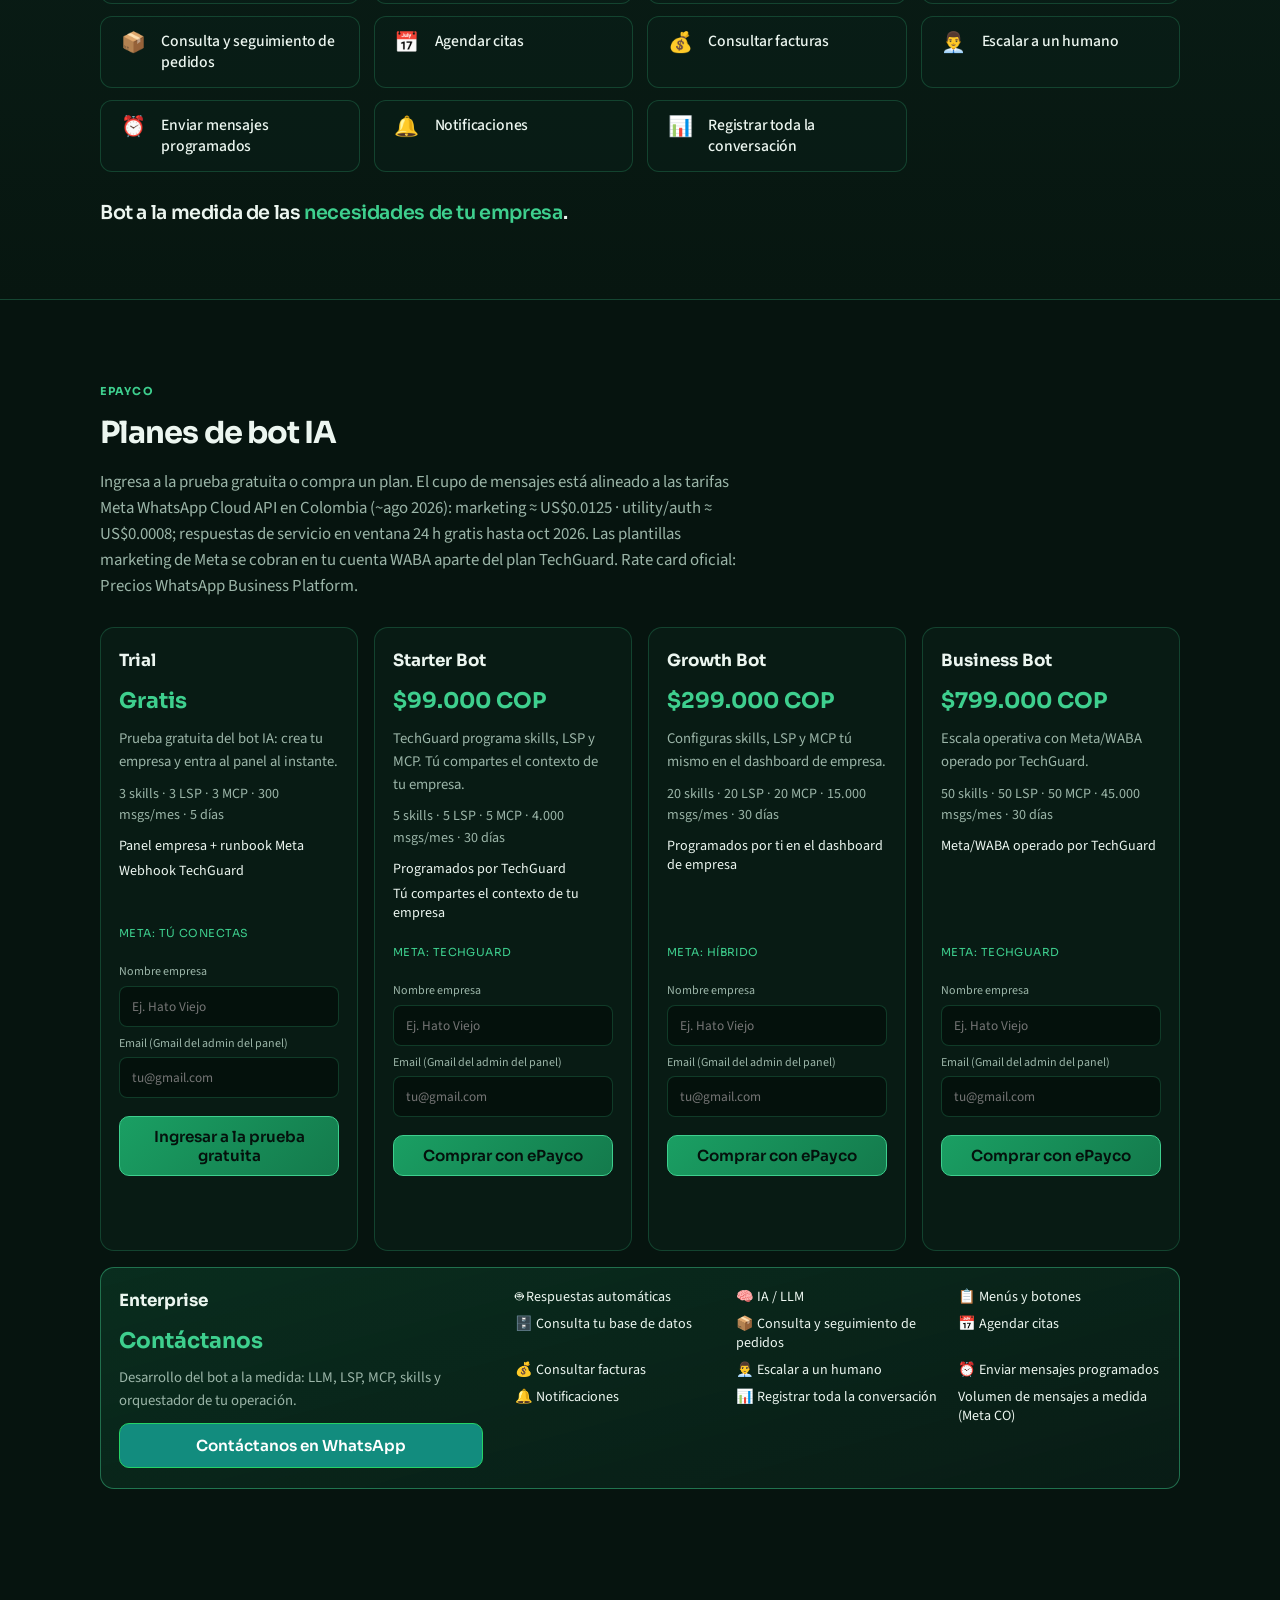
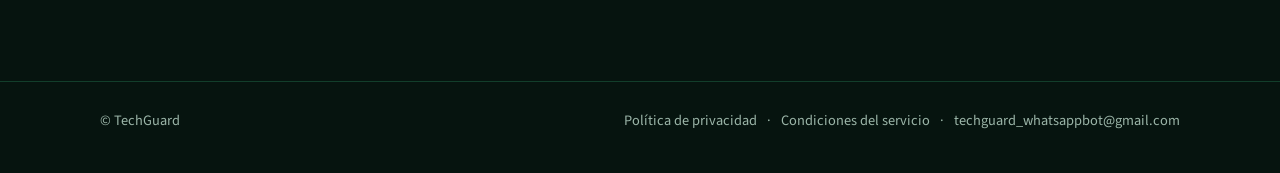
==== commit 693259f0: "Revise branding and product details in index.html Updated brand name and product description in the " ====
--- a/index.html
+++ b/index.html
@@ -543,8 +543,8 @@
   <header class="site-header">
     <div class="wrap site-header__inner">
       <a class="brand" href="#top">
-        <span class="brand__name">Tech<em>Guard</em></span>
-        <span class="brand__product">WhatsApp IA Bot Factory</span>
+        <span class="brand__name">Tech<em>G</em></span>
+        <span class="brand__product">WhatsApp IA Agentic Bot Factory</span>
       </a>
     </div>
   </header>
@@ -557,7 +557,7 @@
           <p class="hero__brand">Tech<em>Guard</em></p>
           <p class="hero__product">WhatsApp IA Bot Factory</p>
         </div>
-        <h1 class="hero__title">Bot WhatsApp a la medida de las necesidades de tu empresa.</h1>
+        <h1 class="hero__title">Bots IA WhatsApp a la medida de las necesidades de tu empresa.</h1>
         <p class="hero__lead">
           Respuestas automáticas, IA, pedidos, citas, facturas y escalado a humano — con runbook Meta listo para conectar tu número.
         </p>
@@ -570,10 +570,11 @@
     <section class="section" id="que-es">
       <div class="wrap">
         <p class="section__tag">Producto</p>
-        <h2 class="section__title">Qué es TechGuard</h2>
+        <h2 class="section__title">Qué es un agente de inteligencia artificial?</h2>
         <p class="section__lead">
-          Compra un plan de bot, obtienes un panel de empresa para skills, flujos y MCP.
-          Según el plan, tú o TechGuard configuran el número Meta WhatsApp Cloud API.
+          Es un Bot para WhatsApp que atiende, conversa y ayuda a tus clientes de forma automática, 24/7. Puedes configurarlo para responder preguntas, orientar 
+          clientes, recibir solicitudes, ejecutar procesos y conectar la conversación con las herramientas y servicios de tu negocio. 
+          Según el plan, tú o el equipo de TechGuard configuran tu agente y su conexión con WhatsApp Cloud API, para que tengas un asistente inteligente trabajando por tu empresa en todo momento.
         </p>
       </div>
     </section>
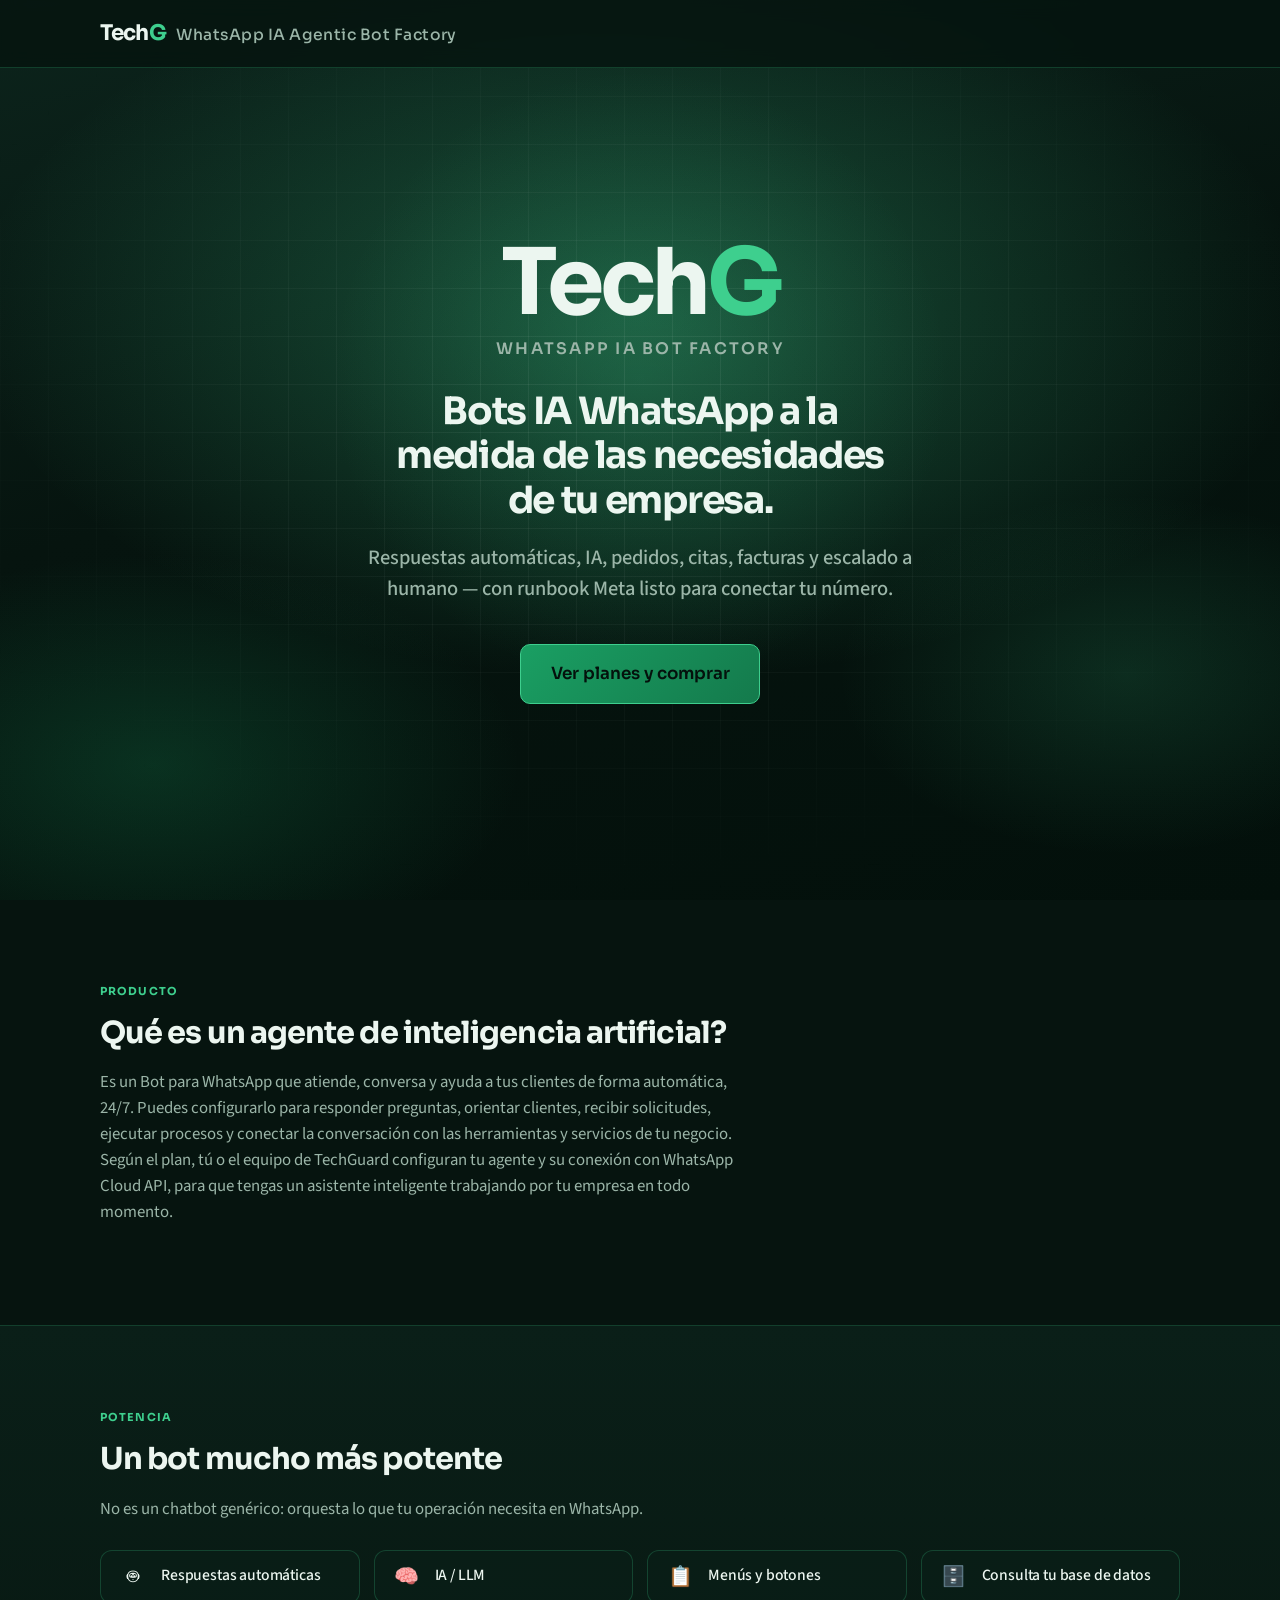
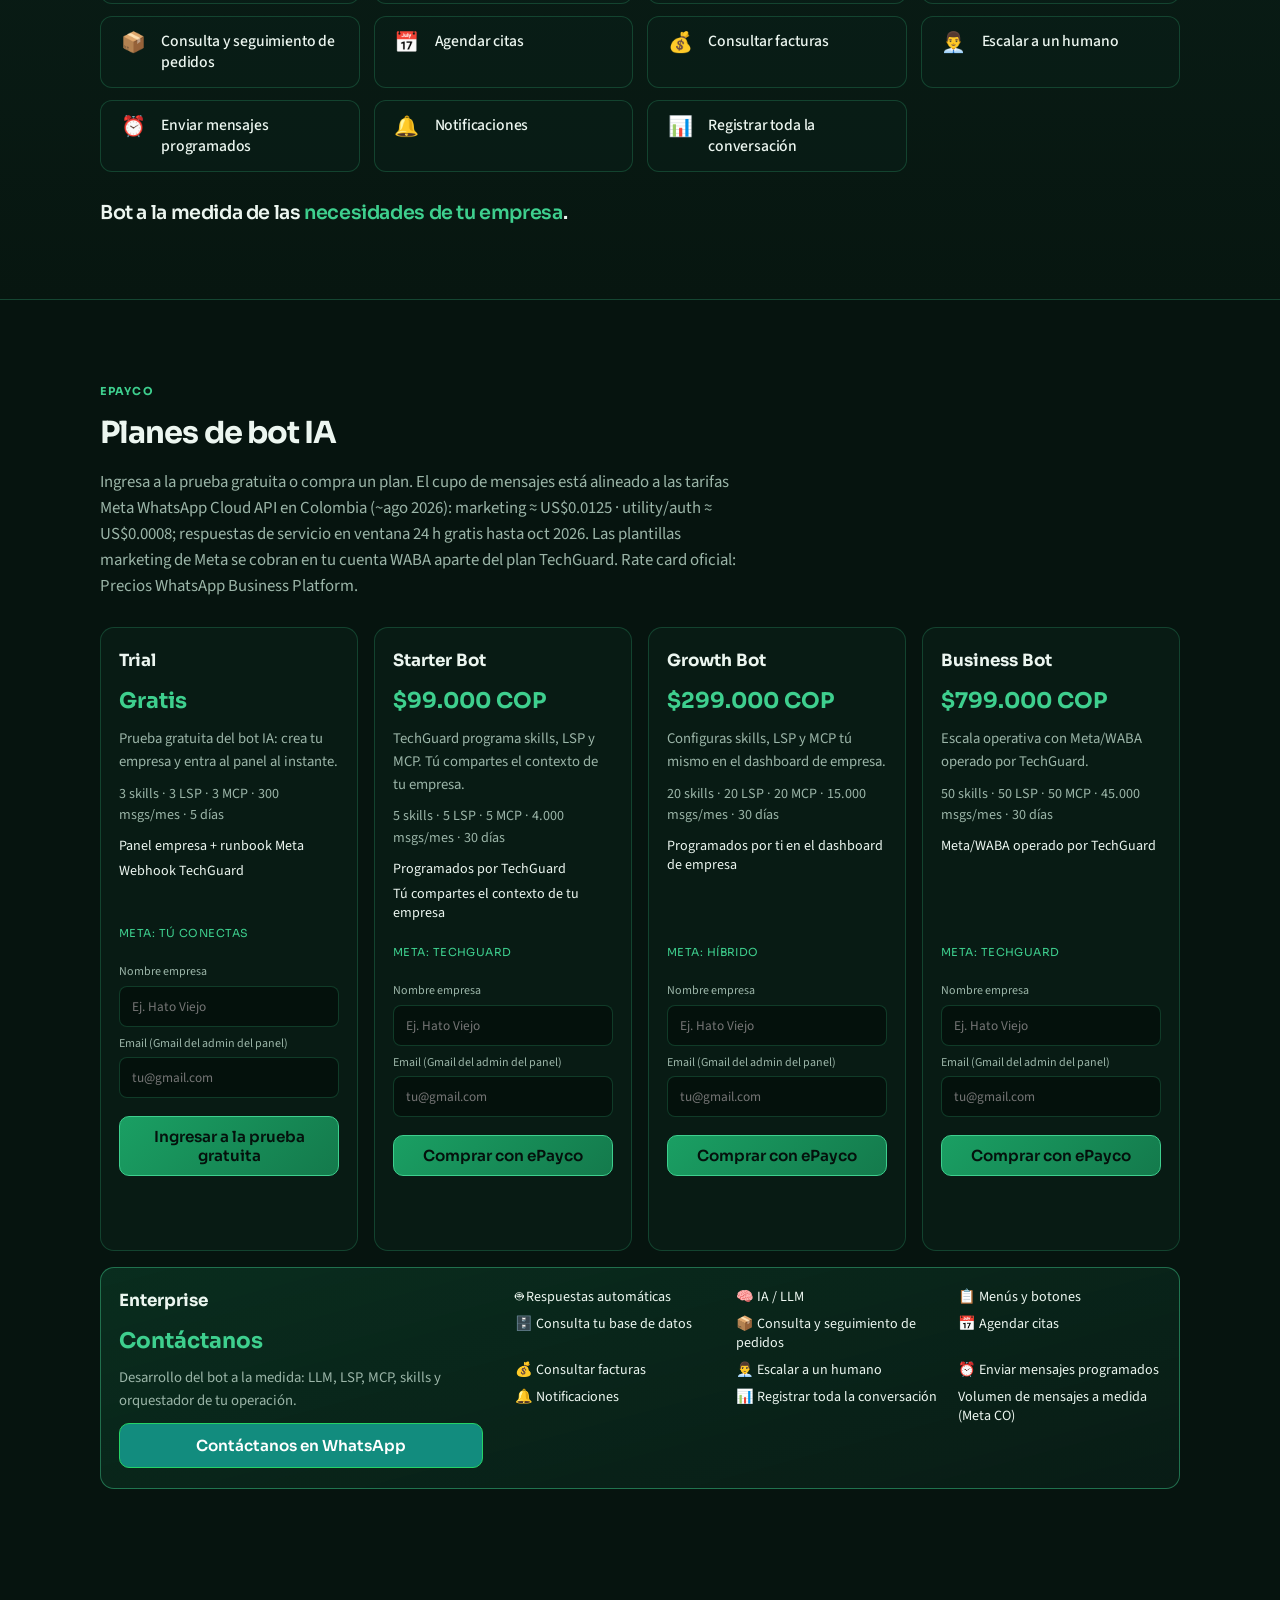
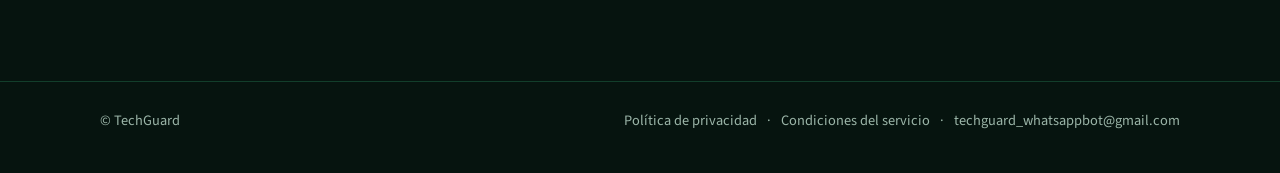
==== commit 0c68aff4: "Update index.html" ====
--- a/index.html
+++ b/index.html
@@ -19,9 +19,9 @@
   <meta property="og:locale" content="es_ES" />
 
   <meta name="twitter:card" content="summary_large_image" />
-  <meta name="twitter:title" content="TechGuard — WhatsApp IA Bot Factory" />
+  <meta name="twitter:title" content=" — WhatsApp IA Bot Factory" />
   <meta name="twitter:description" content="Bot WhatsApp a la medida: IA, pedidos, citas, facturas, menús y escalado a humano." />
-  <meta name="twitter:image" content="https://wbsckt3.github.io/techguard-whatsapp-bot-landing/assets/techguard-mark.svg" />
+  <meta name="twitter:image" content="https://wbsckt3.github.io/-whatsapp-bot-landing/assets/-mark.svg" />
 
   <link rel="preconnect" href="https://fonts.googleapis.com" />
   <link rel="preconnect" href="https://fonts.gstatic.com" crossorigin />
@@ -554,7 +554,7 @@
       <div class="hero__bg" aria-hidden="true"></div>
       <div class="wrap hero__content">
         <div class="hero__brand-row">
-          <p class="hero__brand">Tech<em>Guard</em></p>
+          <p class="hero__brand">Tech<em>G</em></p>
           <p class="hero__product">WhatsApp IA Bot Factory</p>
         </div>
         <h1 class="hero__title">Bots IA WhatsApp a la medida de las necesidades de tu empresa.</h1>
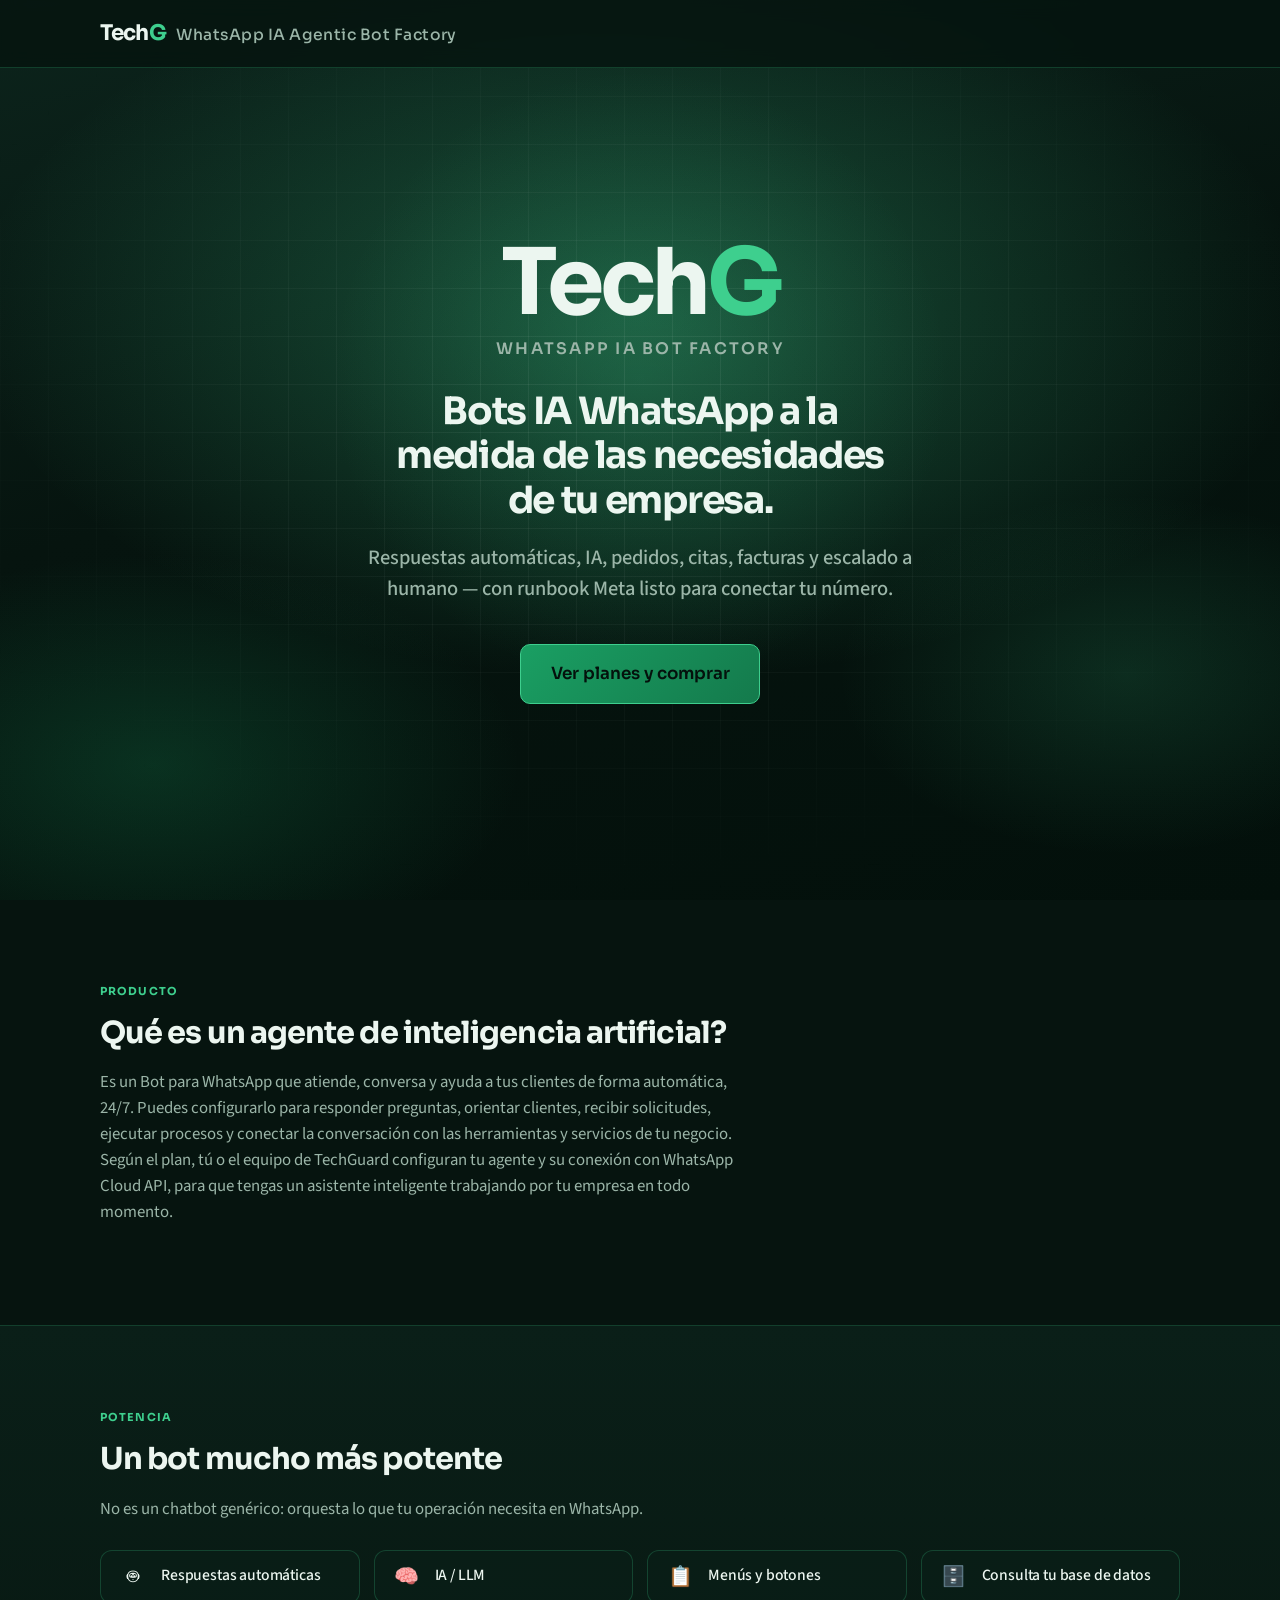
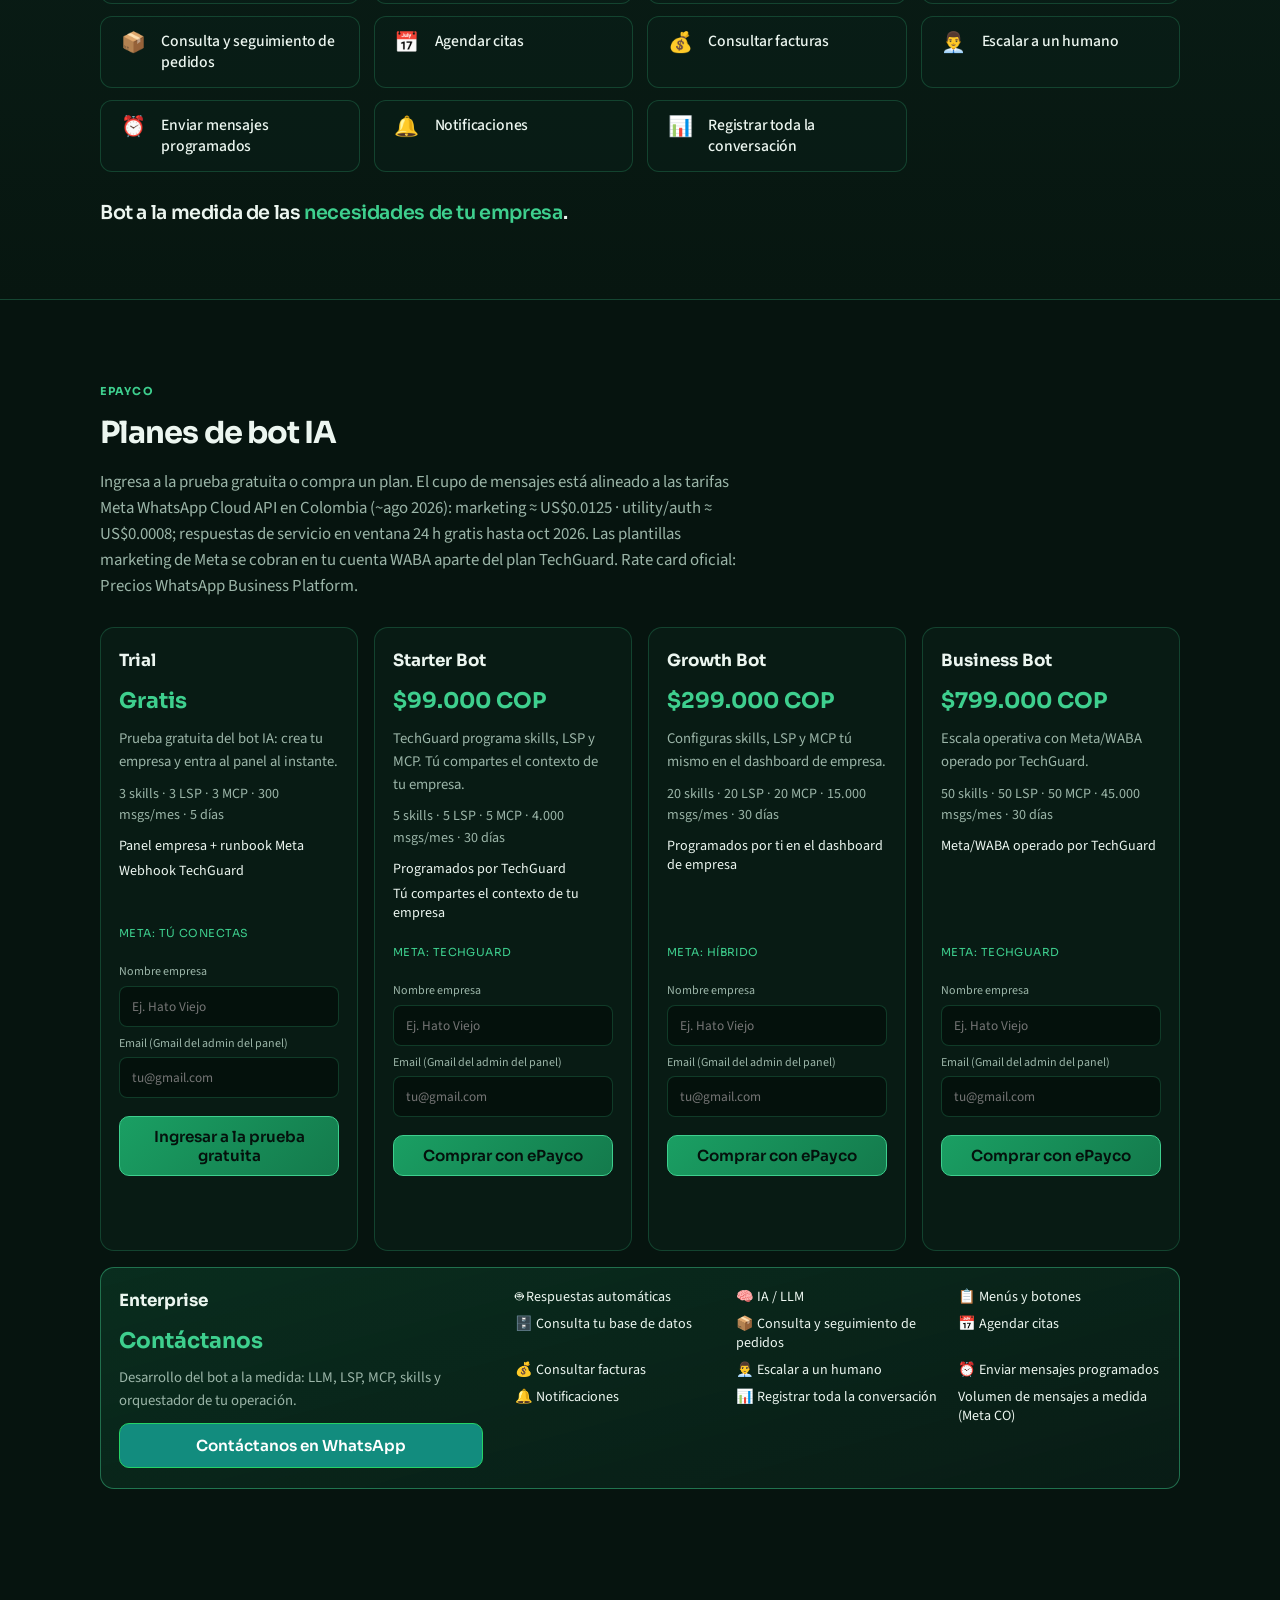
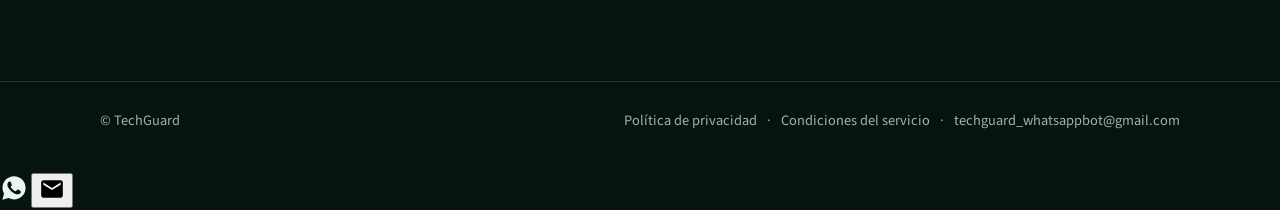
==== commit ccffab3b: "Implement floating contact buttons for WhatsApp and email Added floating buttons for WhatsApp and em" ====
--- a/index.html
+++ b/index.html
@@ -672,6 +672,27 @@
     </div>
   </footer>
 
+  
+    <!-- BOTONES FLOTANTES: WhatsApp arriba, correo debajo -->
+    <div class="fab-stack">
+        <a
+            class="whatsapp-fab"
+            href="https://wa.me/573504246397"
+            target="_blank"
+            rel="noopener noreferrer"
+            aria-label="Escribir por WhatsApp"
+        >
+            <svg viewBox="0 0 24 24" width="28" height="28" aria-hidden="true">
+                <path fill="currentColor" d="M12.04 2C6.58 2 2.15 6.4 2.15 11.83c0 1.74.46 3.44 1.34 4.94L2 22l5.38-1.41a10 10 0 0 0 4.66 1.18h.01c5.46 0 9.89-4.4 9.89-9.84C21.94 6.4 17.5 2 12.04 2zm5.76 14.05c-.24.67-1.4 1.24-1.93 1.32-.49.07-1.12.1-1.81-.11-.42-.13-.95-.31-1.64-.61-2.89-1.25-4.77-4.16-4.92-4.35-.14-.2-1.18-1.57-1.18-3 0-1.42.74-2.12 1-2.41.26-.29.57-.36.76-.36h.55c.17 0 .41-.07.64.49.24.58.82 2 .89 2.14.07.15.12.32.02.51-.1.2-.15.32-.3.5-.14.17-.3.39-.43.52-.14.15-.29.31-.12.6.16.29.73 1.21 1.57 1.96 1.08.96 1.99 1.26 2.27 1.4.28.14.45.12.61-.07.17-.2.7-.81.89-1.09.18-.28.37-.23.62-.14.26.1 1.63.77 1.91.91.28.14.46.21.53.32.07.12.07.68-.17 1.35z"/>
+            </svg>
+        </a>
+        <button id="contactBtn" class="contact-fab" type="button" aria-label="Contacto por correo">
+            <svg viewBox="0 0 24 24" width="26" height="26" aria-hidden="true">
+                <path fill="currentColor" d="M20 4H4c-1.1 0-2 .9-2 2v12c0 1.1.9 2 2 2h16c1.1 0 2-.9 2-2V6c0-1.1-.9-2-2-2zm0 4-8 5-8-5V6l8 5 8-5v2z"/>
+            </svg>
+        </button>
+    </div>
+
   <script>
 (function () {
   // En producción Nginx proxea /p2l-tenant/api/* → Node. /api/* en raíz da 404 sin CORS → NetworkError en fetch.
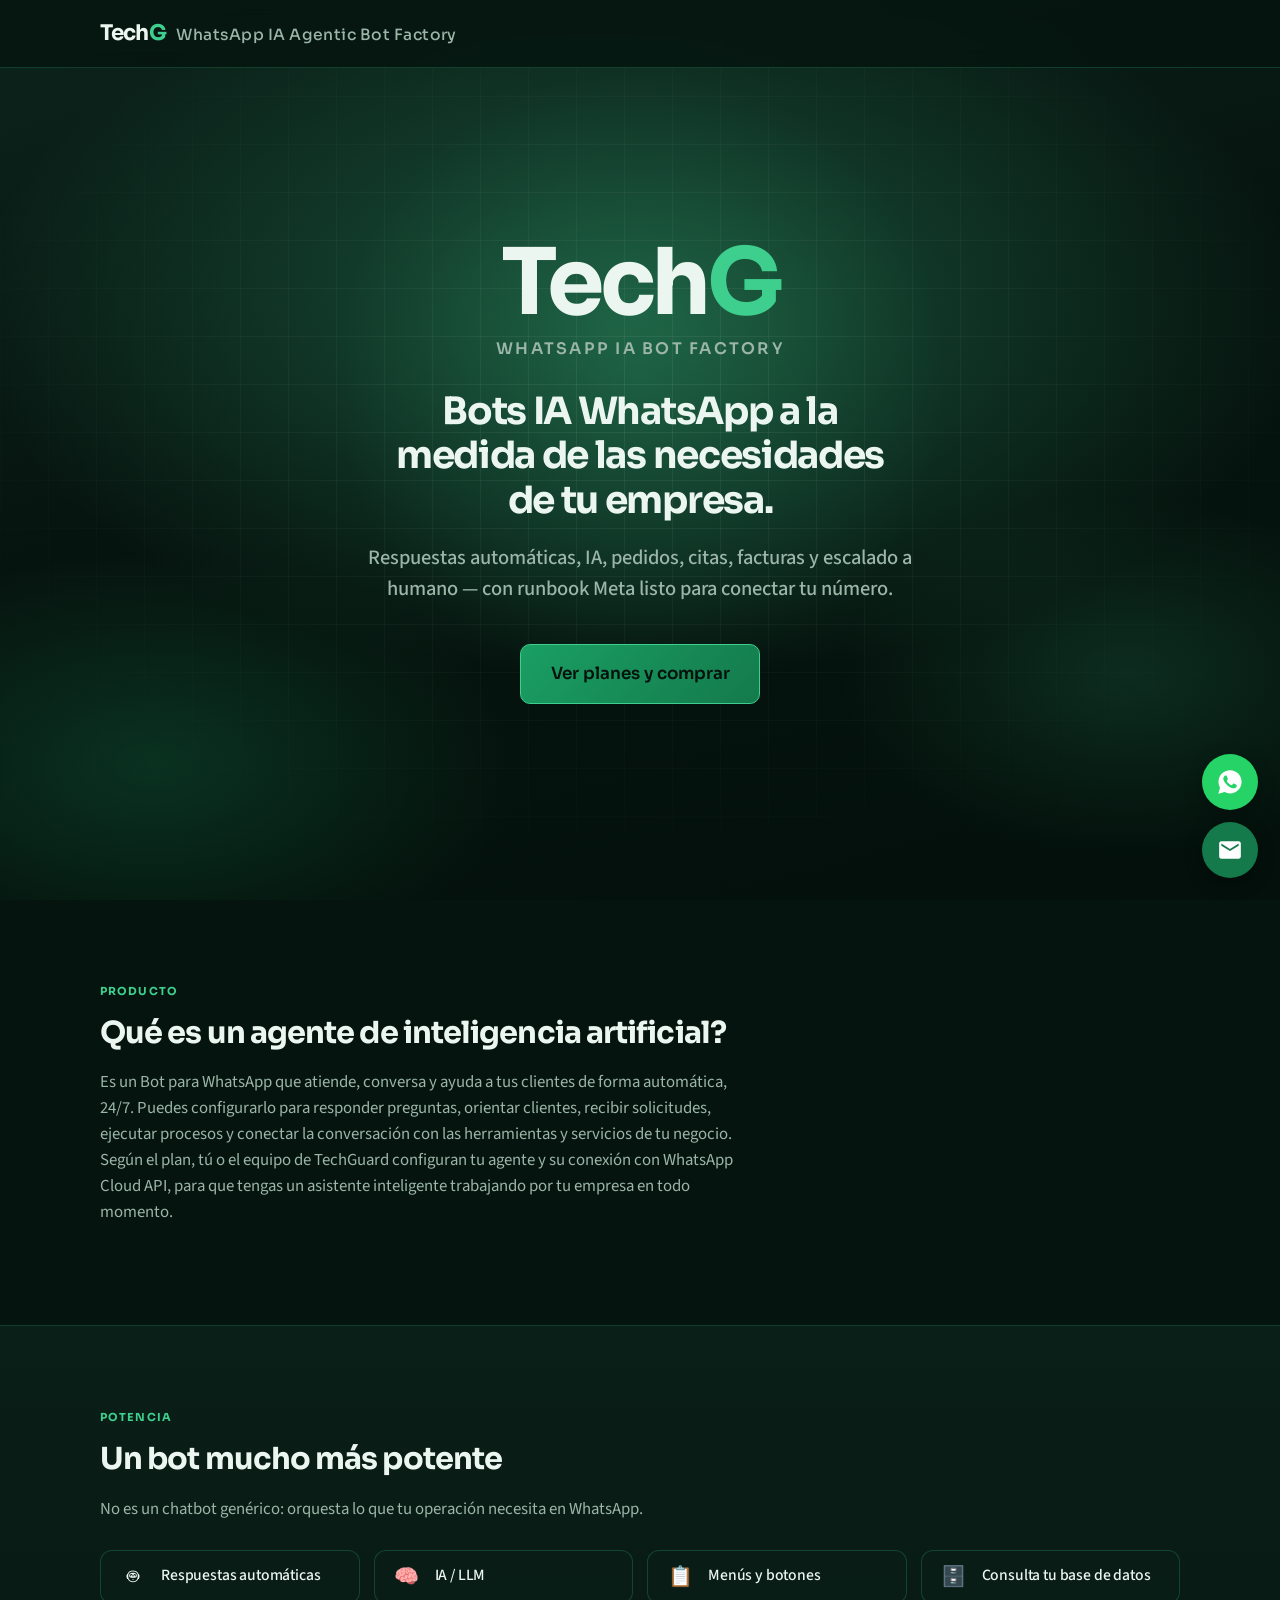
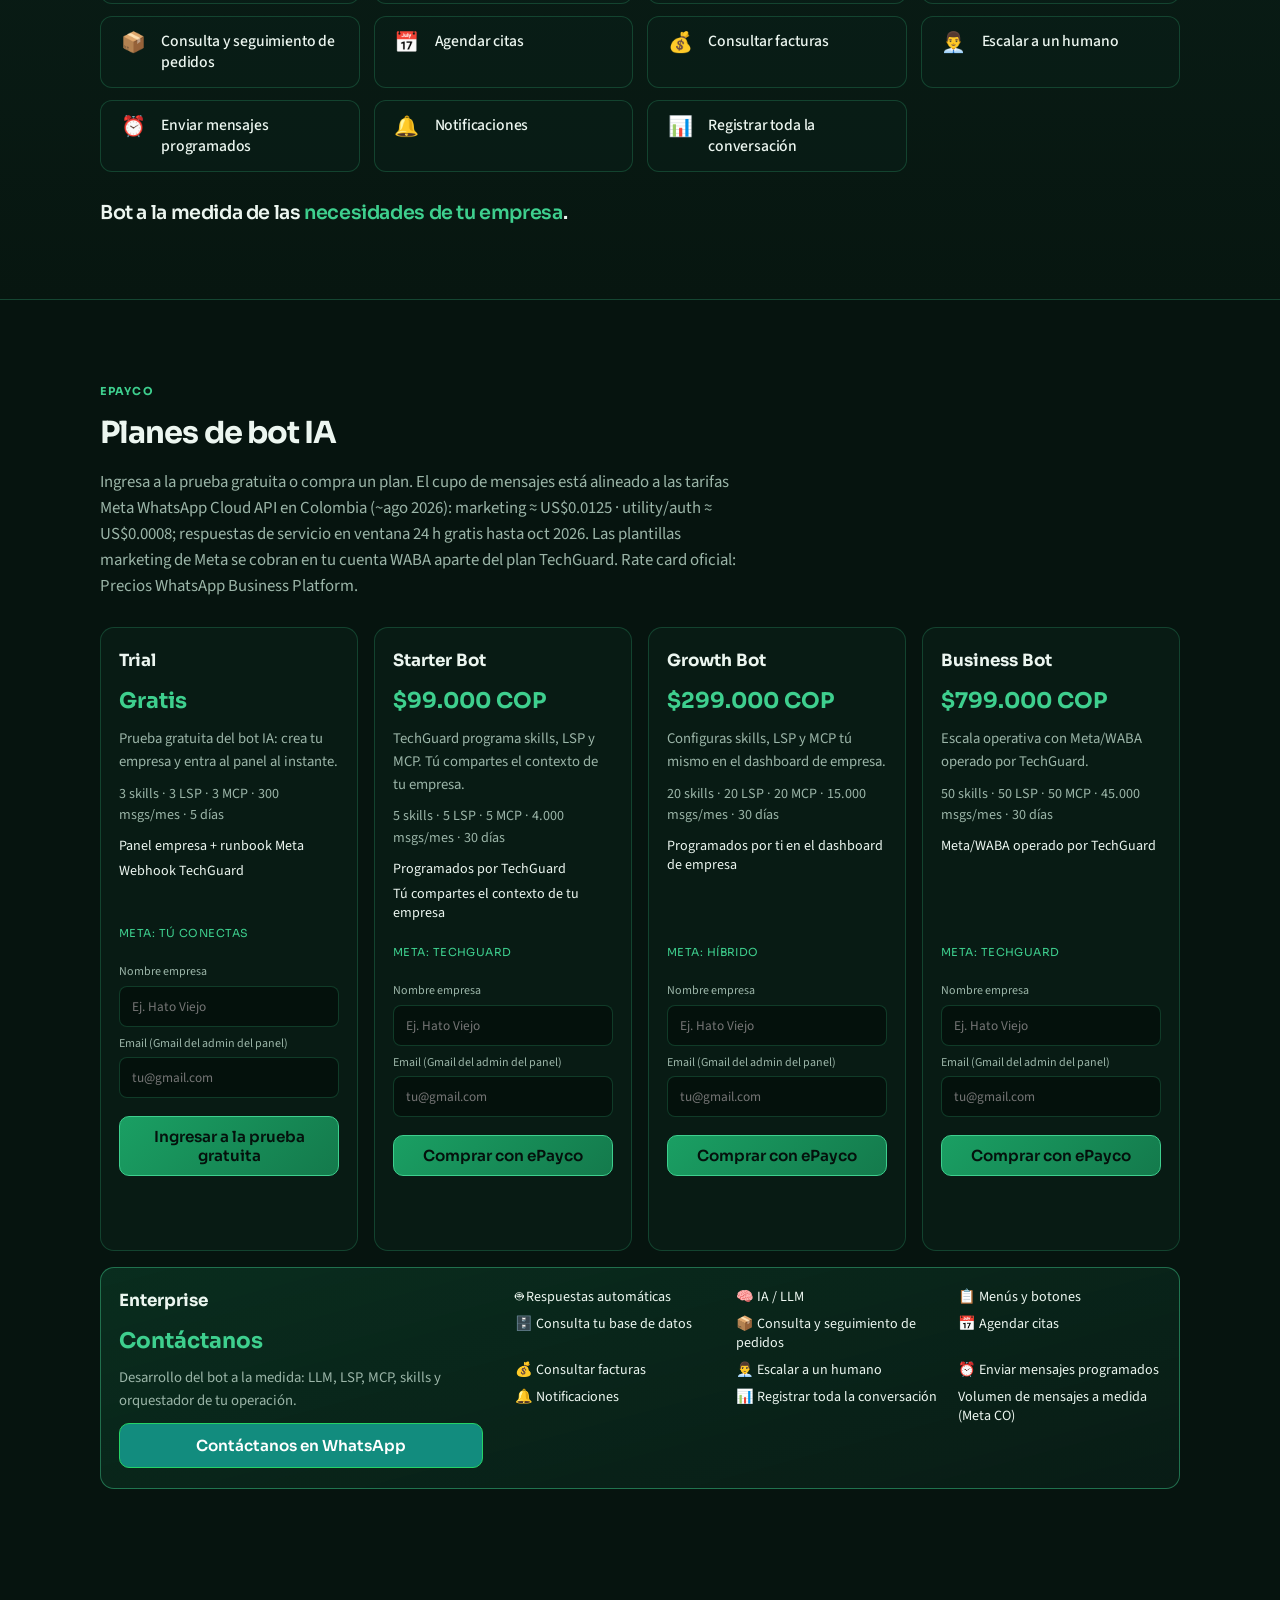
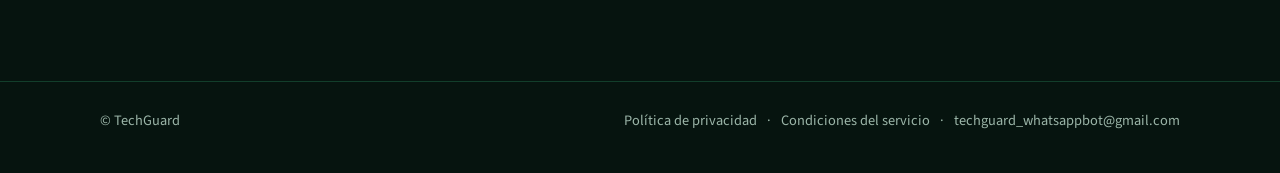
==== commit 3730092f: "Implement floating action buttons in index.html Added floating action buttons for WhatsApp and conta" ====
--- a/index.html
+++ b/index.html
@@ -537,6 +537,44 @@
       width: min(1080px, calc(100% - 32px));
       min-height: 48px;
     }
+
+    /* BOTONES FLOTANTES */
+.fab-stack {
+    position: fixed;
+    right: 22px;
+    bottom: 22px;
+    z-index: 1100;
+    display: flex;
+    flex-direction: column;
+    align-items: center;
+    gap: 12px;
+}
+.whatsapp-fab,
+.contact-fab {
+    width: 56px;
+    height: 56px;
+    border-radius: 50%;
+    border: none;
+    display: flex;
+    align-items: center;
+    justify-content: center;
+    cursor: pointer;
+    box-shadow: 0 6px 18px rgba(0, 0, 0, 0.28);
+    color: #fff;
+    text-decoration: none;
+}
+.whatsapp-fab {
+    background: #25d366;
+}
+.whatsapp-fab:hover {
+    background: #1ebe5d;
+}
+.contact-fab {
+    background: #147a4c;
+}
+.contact-fab:hover {
+    background: #0f5e3b;
+}
   </style>
 </head>
 <body>
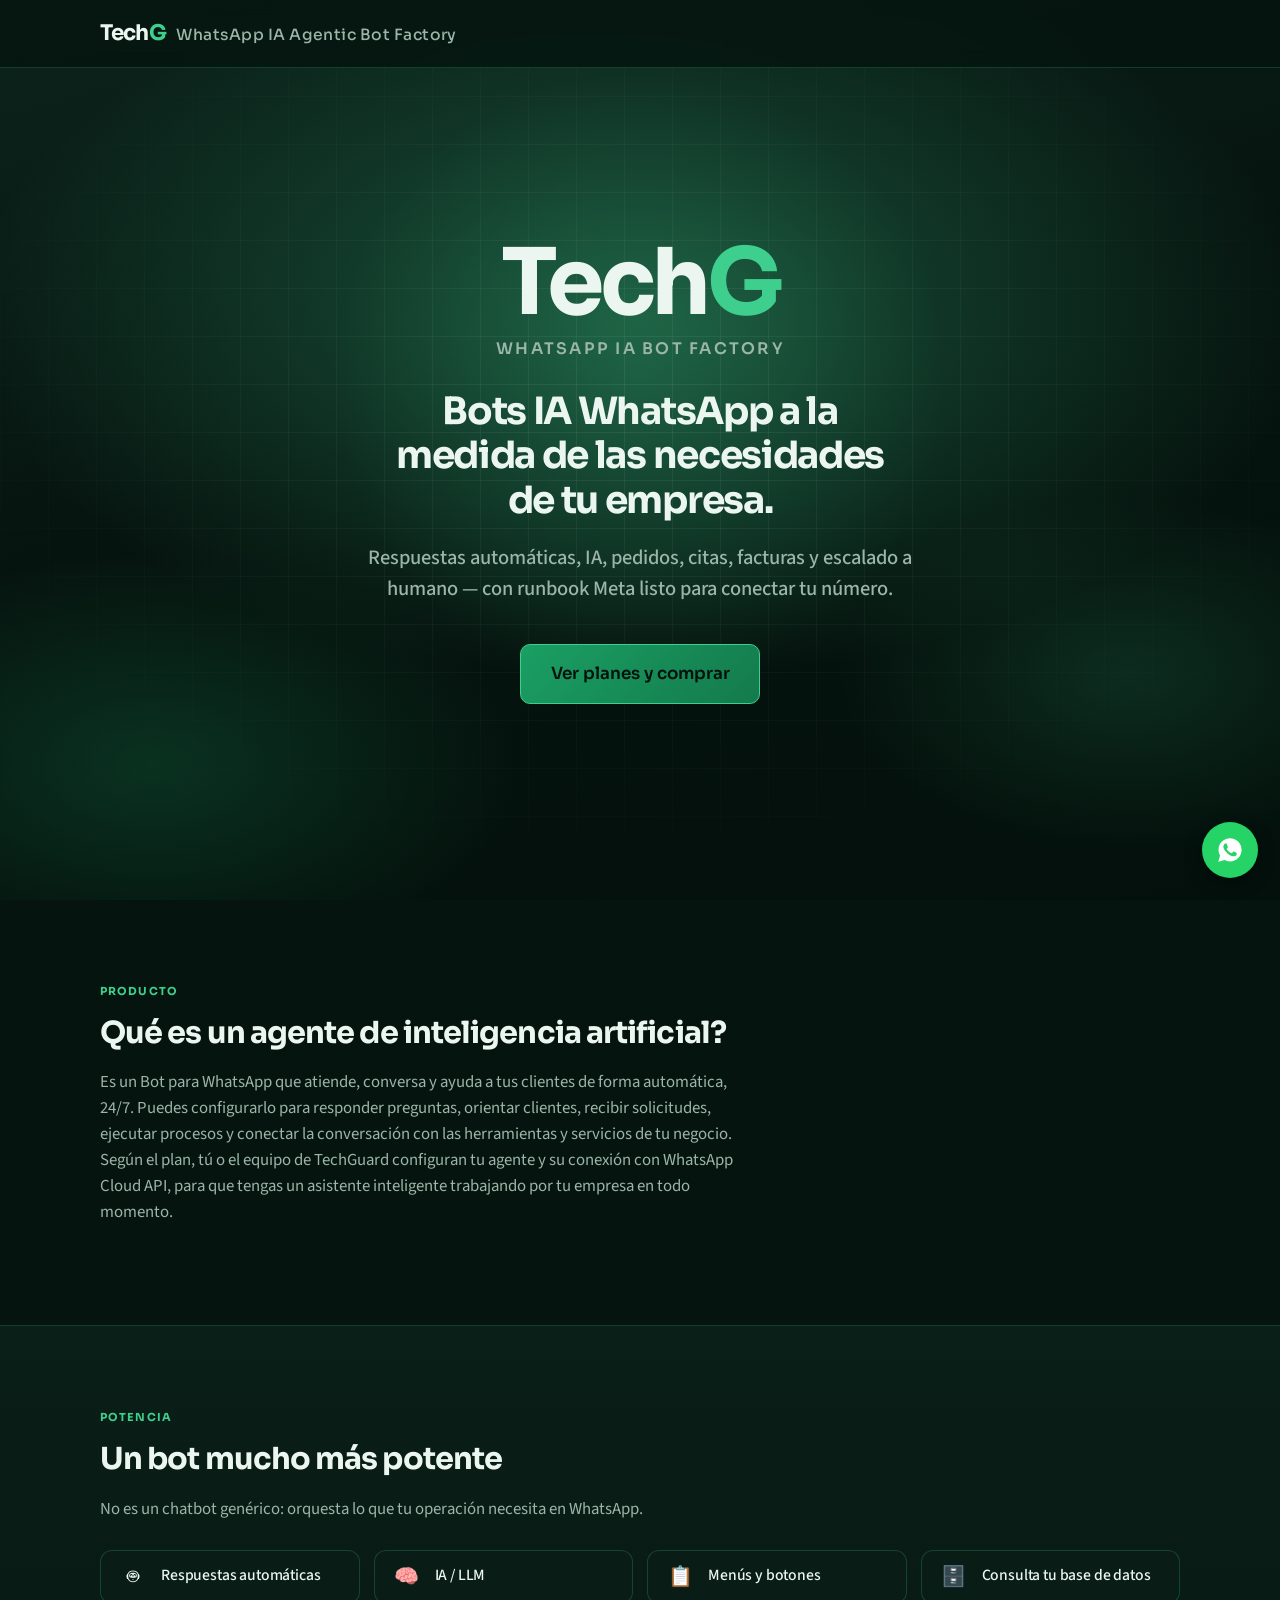
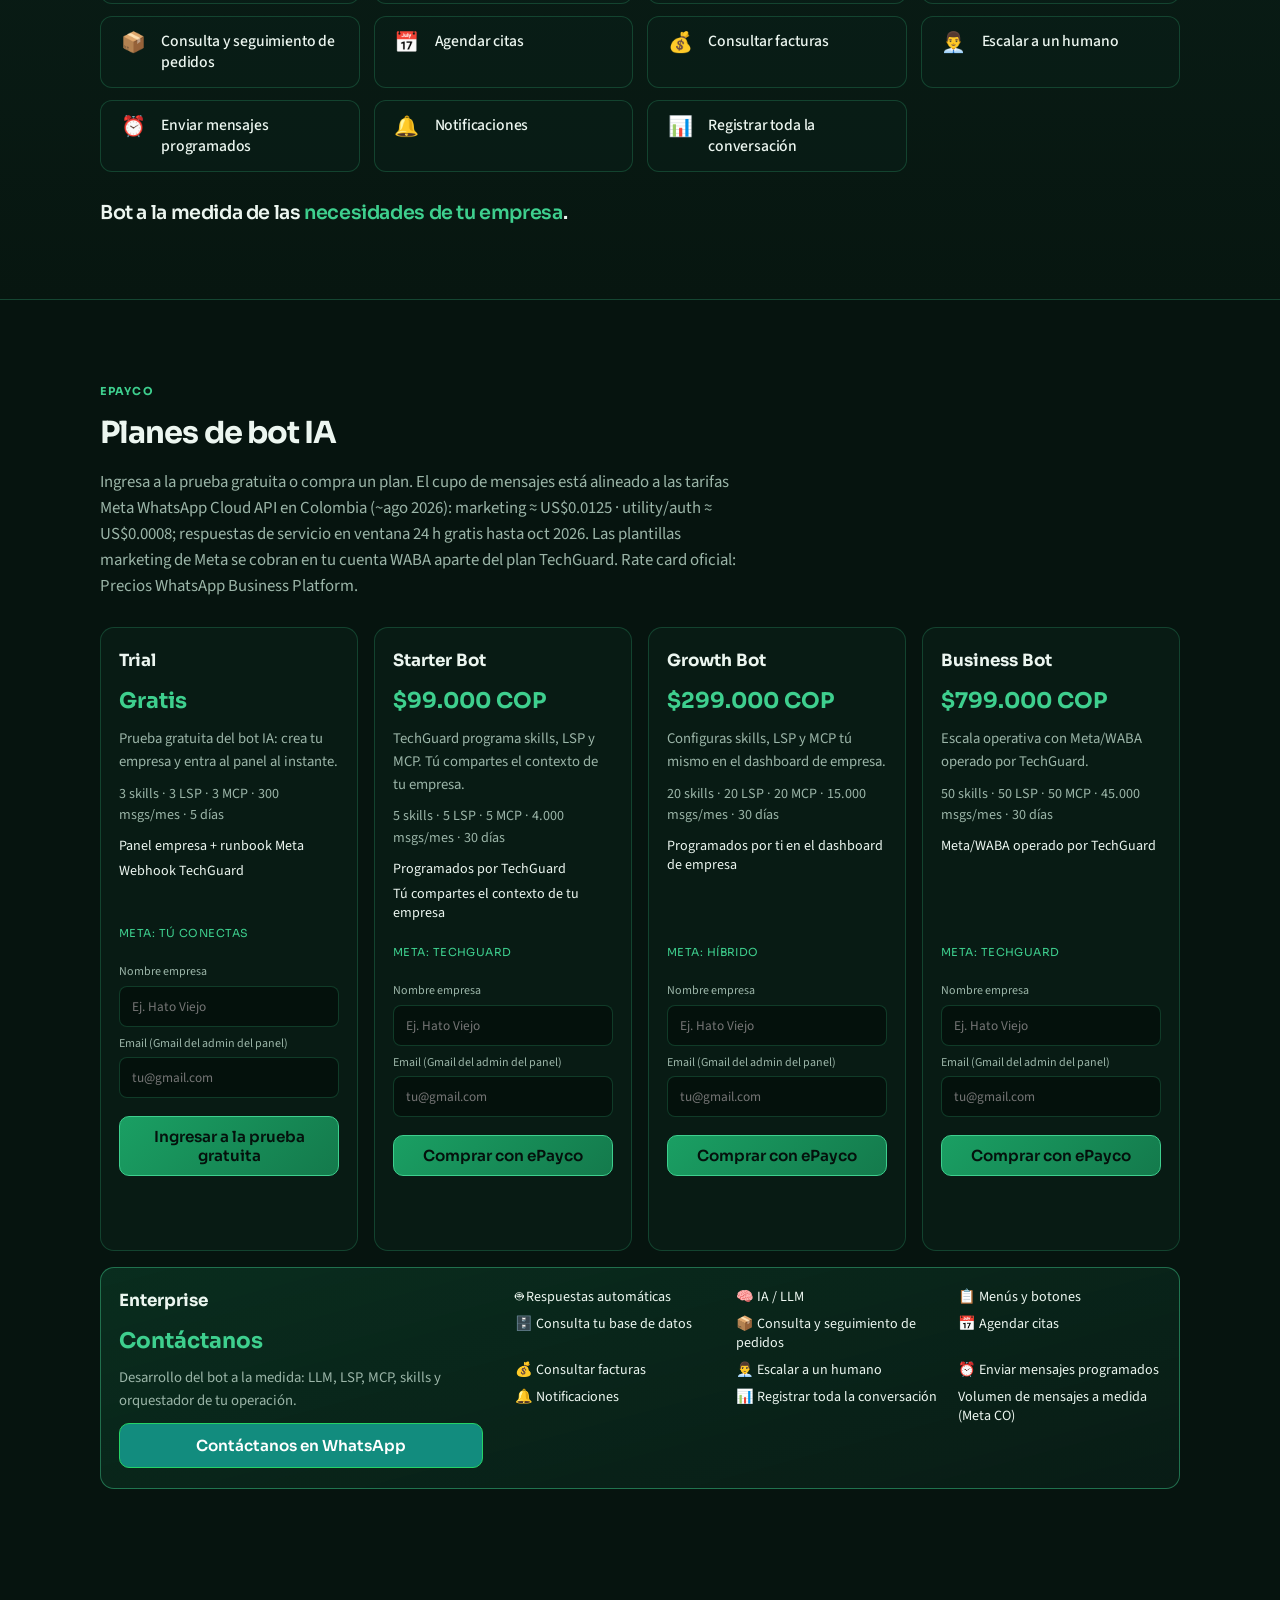
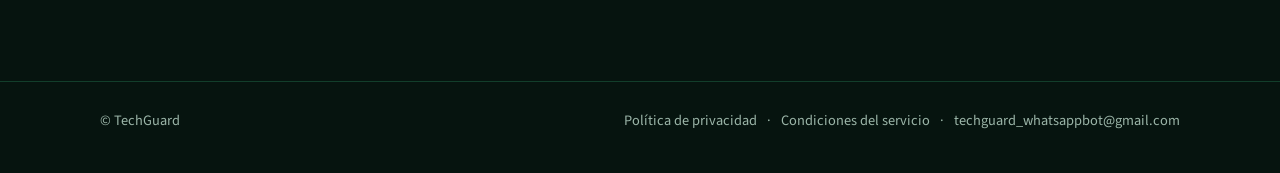
==== commit 2efa0348: "Remove contact button from index.html Removed the contact button and its associated SVG from the HTM" ====
--- a/index.html
+++ b/index.html
@@ -724,11 +724,7 @@
                 <path fill="currentColor" d="M12.04 2C6.58 2 2.15 6.4 2.15 11.83c0 1.74.46 3.44 1.34 4.94L2 22l5.38-1.41a10 10 0 0 0 4.66 1.18h.01c5.46 0 9.89-4.4 9.89-9.84C21.94 6.4 17.5 2 12.04 2zm5.76 14.05c-.24.67-1.4 1.24-1.93 1.32-.49.07-1.12.1-1.81-.11-.42-.13-.95-.31-1.64-.61-2.89-1.25-4.77-4.16-4.92-4.35-.14-.2-1.18-1.57-1.18-3 0-1.42.74-2.12 1-2.41.26-.29.57-.36.76-.36h.55c.17 0 .41-.07.64.49.24.58.82 2 .89 2.14.07.15.12.32.02.51-.1.2-.15.32-.3.5-.14.17-.3.39-.43.52-.14.15-.29.31-.12.6.16.29.73 1.21 1.57 1.96 1.08.96 1.99 1.26 2.27 1.4.28.14.45.12.61-.07.17-.2.7-.81.89-1.09.18-.28.37-.23.62-.14.26.1 1.63.77 1.91.91.28.14.46.21.53.32.07.12.07.68-.17 1.35z"/>
             </svg>
         </a>
-        <button id="contactBtn" class="contact-fab" type="button" aria-label="Contacto por correo">
-            <svg viewBox="0 0 24 24" width="26" height="26" aria-hidden="true">
-                <path fill="currentColor" d="M20 4H4c-1.1 0-2 .9-2 2v12c0 1.1.9 2 2 2h16c1.1 0 2-.9 2-2V6c0-1.1-.9-2-2-2zm0 4-8 5-8-5V6l8 5 8-5v2z"/>
-            </svg>
-        </button>
+
     </div>
 
   <script>
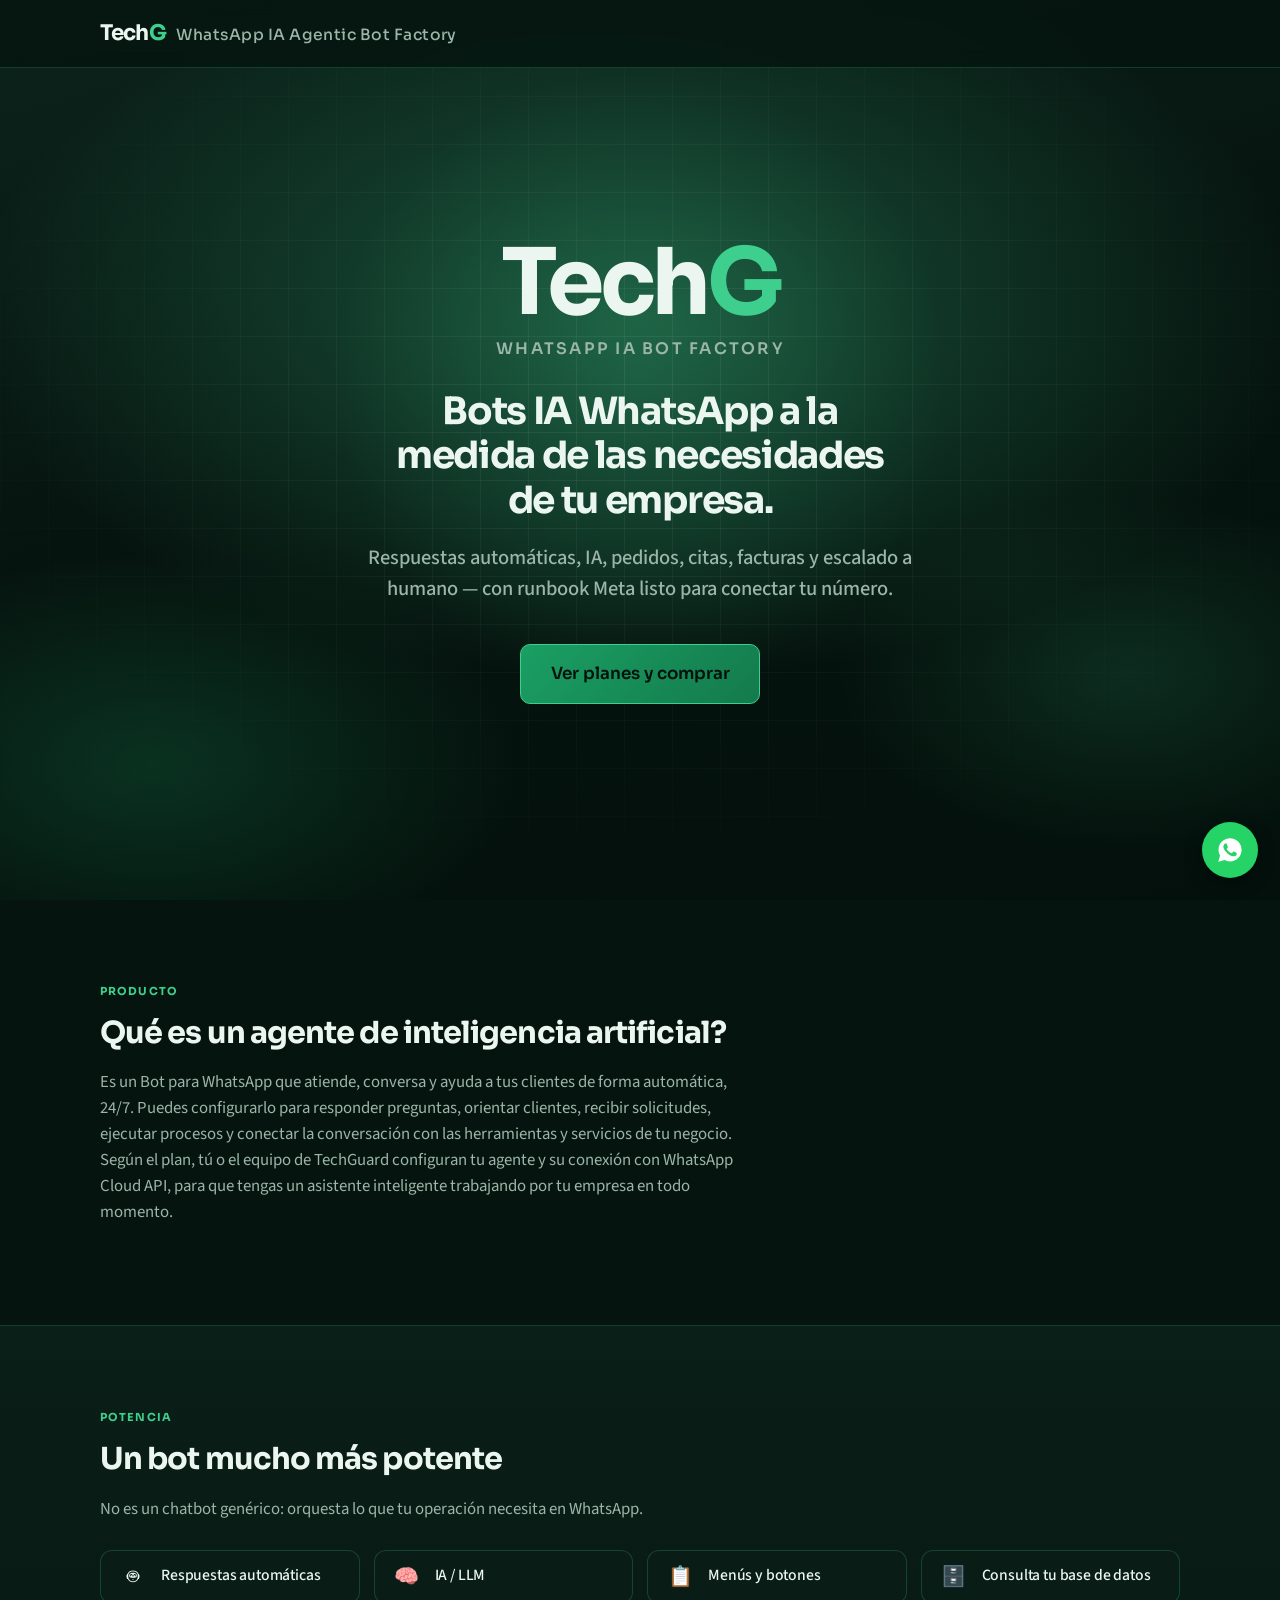
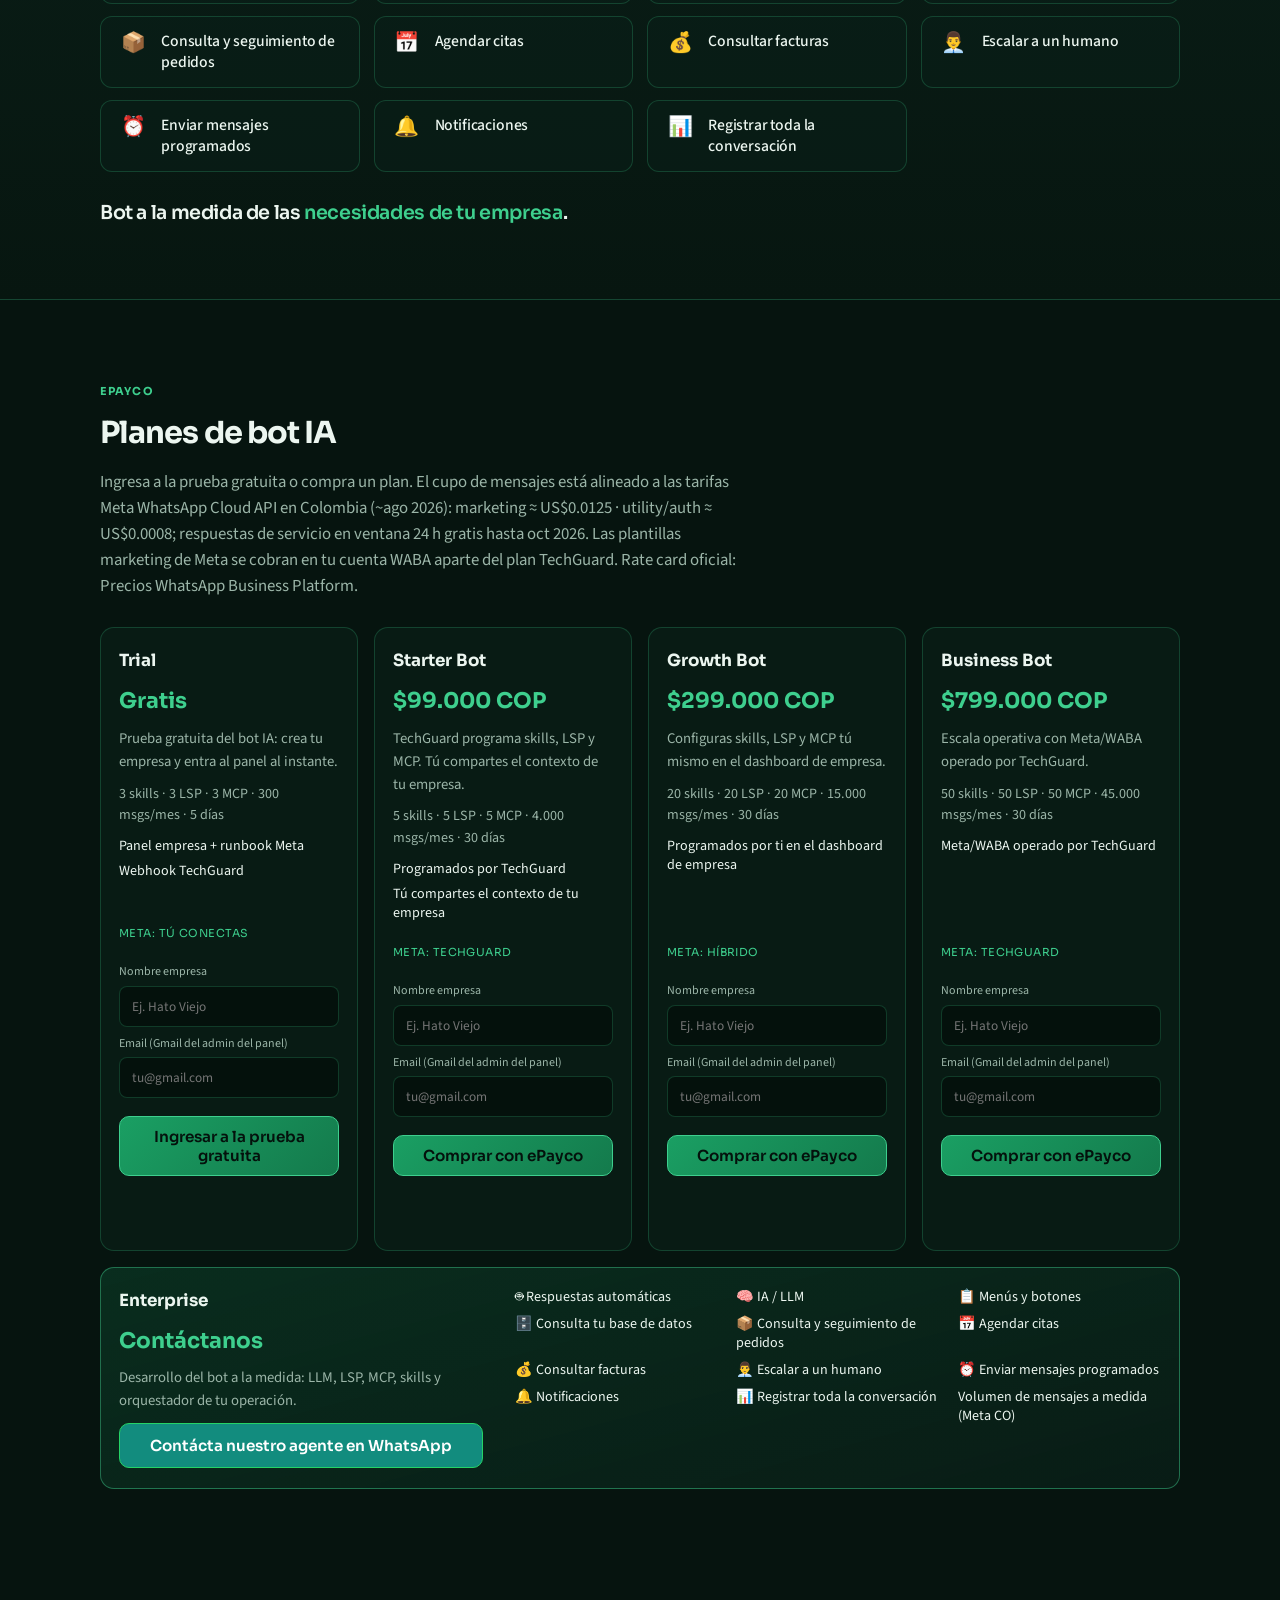
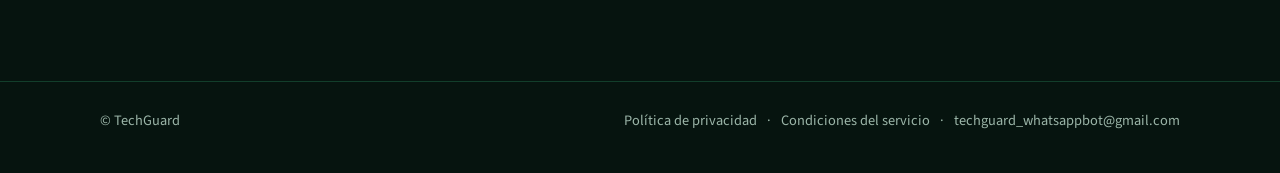
==== commit c74bd6cd: "Update index.html" ====
--- a/index.html
+++ b/index.html
@@ -859,8 +859,8 @@
       if (contactOnly) {
         var wa = p.whatsappUrl || FALLBACK_PLANS[4].whatsappUrl;
         ctaBlock =
-          '<a class="btn btn--primary btn--wa" href="' + esc(wa) + '" target="_blank" rel="noopener">' +
-          'Contáctanos en WhatsApp</a>';
+          '<a class="btn btn--primary btn--wa" href="https://wa.me/573504246397" target="_blank" rel="noopener">' +
+          'Contácta nuestro agente en WhatsApp</a>';
         return (
           '<article class="plan plan--enterprise" data-plan-id="' + esc(id) + '">' +
             '<div class="ent-intro">' +
